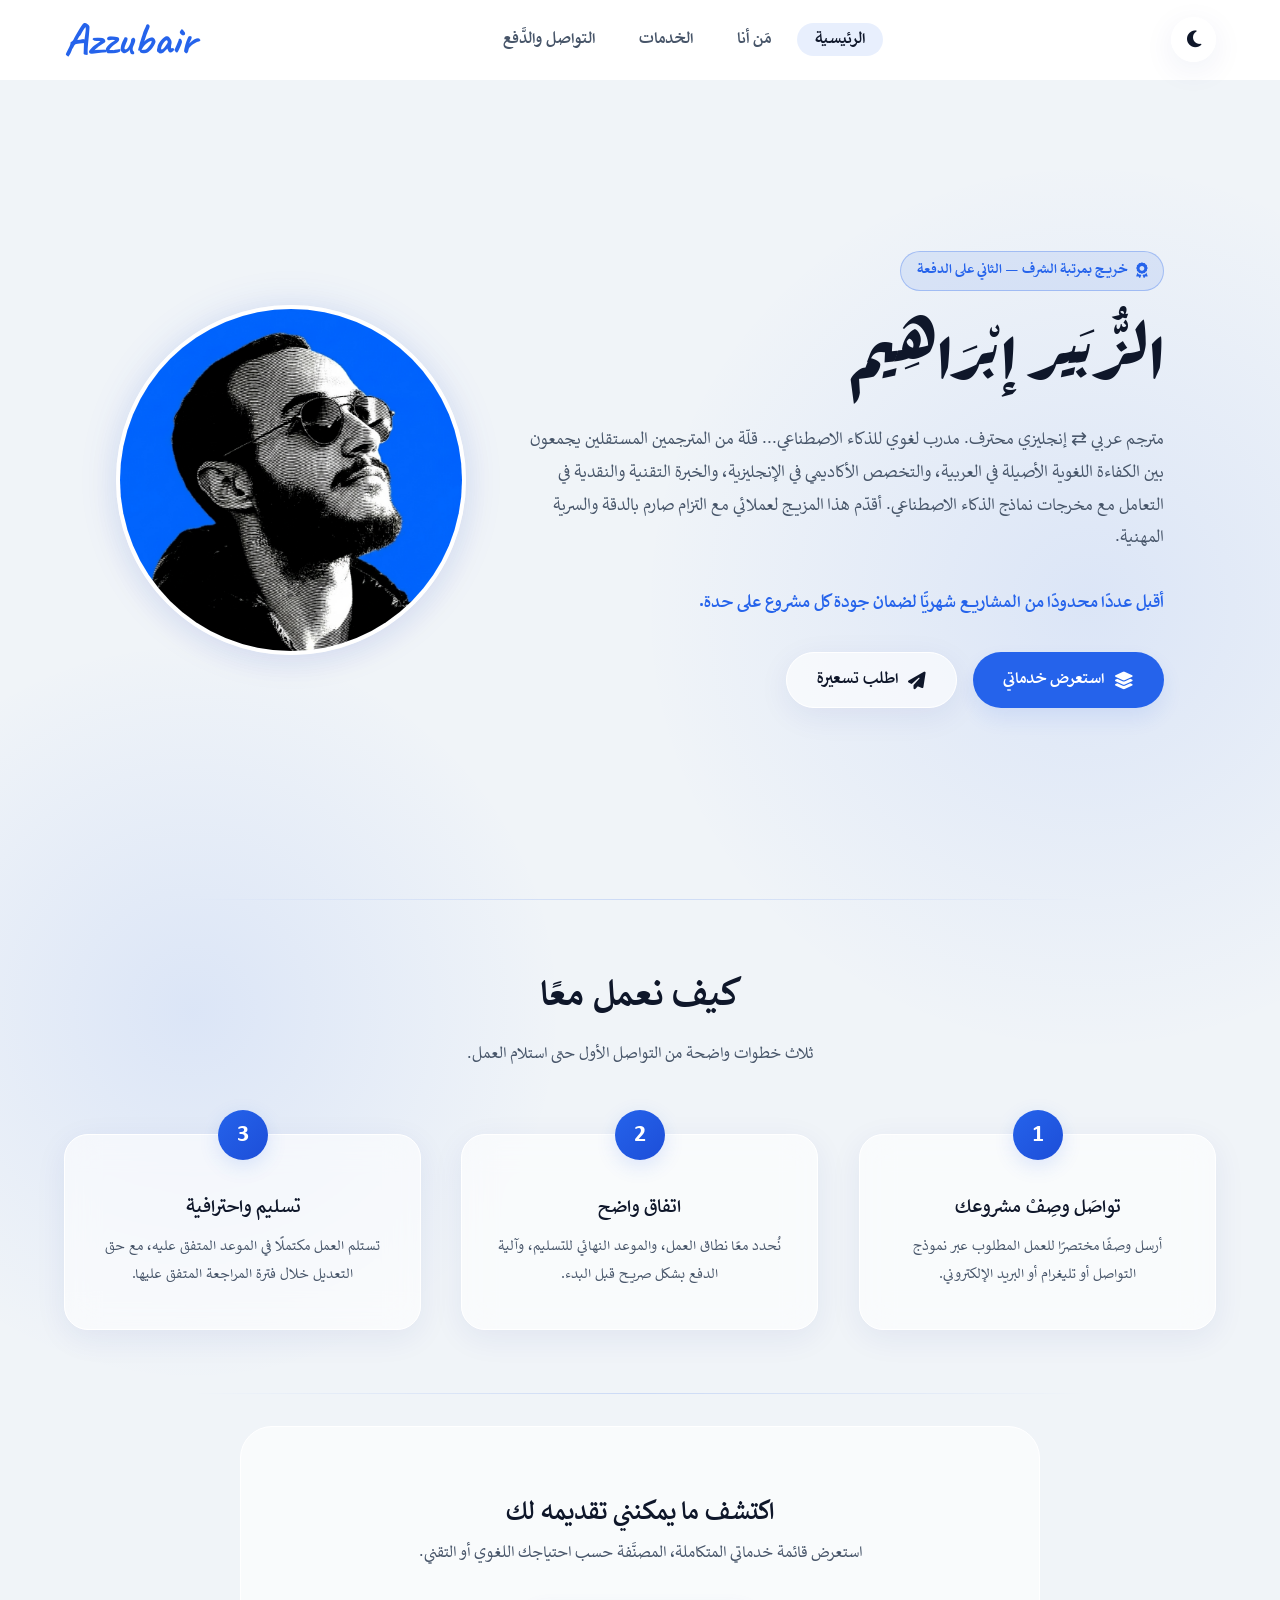
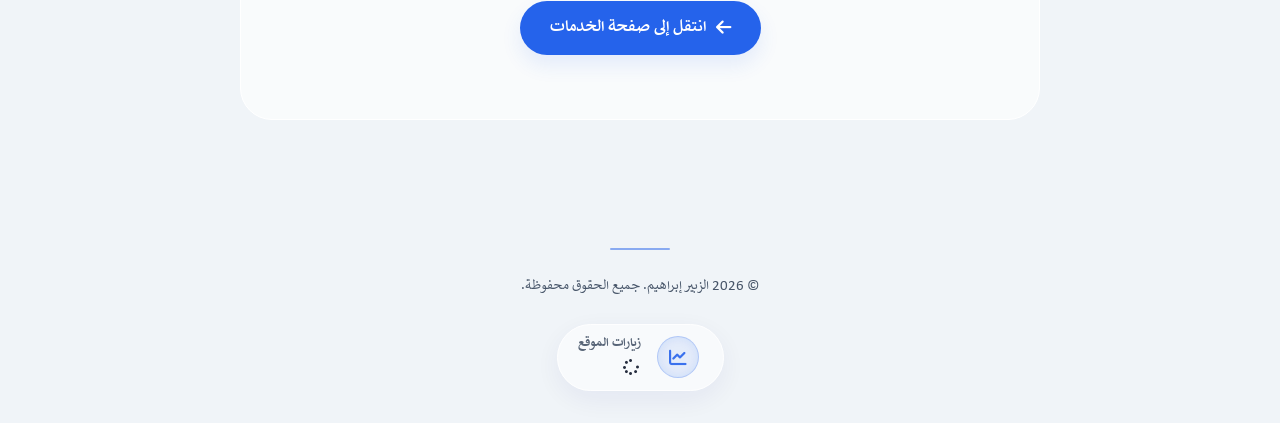
==== index.html @ aef0687c "Update index.html" ====
<!DOCTYPE html>
<html lang="ar" dir="rtl">
<head>
  <meta charset="UTF-8" />
  <meta name="viewport" content="width=device-width, initial-scale=1.0" />
  <title>Azzubair | Freelancer</title>
  
  <meta name="description" content="مترجم عربي ⇄ إنجليزي محترف، مقيّم لغوي للذكاء الاصطناعي، ومُدرِّس لغة إنجليزية — خريج مرتبة الشرف، الثاني على الدفعة، جامعة طبرق. متاح للعمل المستقل عن بُعد." />
  <meta property="og:title" content="الزبير إبراهيم — مترجم ومدرب لغوي للذكاء الاصطناعي" />
  <meta property="og:description" content="مترجم عربي ⇄ إنجليزي محترف، خريج مرتبة الشرف، متاح للعمل المستقل عن بُعد." />
  <meta property="og:image" content="https://azzubairx.github.io/profile.jpg" />
  <meta property="og:type" content="website" />
  <meta property="og:url" content="https://azzubairx.github.io/" />

  <!-- سكربت تسريع المظهر لمنع وميض الشاشة (No-FOUC) -->
  <script>
    const savedTheme = localStorage.getItem('theme');
    const systemPrefersLight = window.matchMedia && window.matchMedia('(prefers-color-scheme: light)').matches;
    const currentTheme = savedTheme ? savedTheme : (systemPrefersLight ? 'light' : 'dark');
    document.documentElement.setAttribute('data-theme', currentTheme);
  </script>

  <script type="application/ld+json">
    {
      "@context": "https://schema.org",
      "@type": "Person",
      "name": "الزبير إبراهيم",
      "jobTitle": "مترجم ومدرب ذكاء اصطناعي",
      "url": "https://azzubairx.github.io",
      "address": {
        "@type": "PostalAddress",
        "addressLocality": "طبرق",
        "addressCountry": "LY"
      }
    }
  </script>

  <!-- Preconnect لتسريع الخطوط -->
  <link rel="preconnect" href="https://fonts.googleapis.com">
  <link rel="preconnect" href="https://fonts.gstatic.com" crossorigin>
  <link rel="stylesheet" href="https://cdnjs.cloudflare.com/ajax/libs/font-awesome/6.5.0/css/all.min.css" />
  <link rel="stylesheet" href="css/style.css" />
</head>
<body>

  <nav id="navbar">
    <div class="container">
      <a href="index.html" class="logo">Azzubair</a>
      <ul class="nav-links" id="navLinks">
        <li><a href="index.html" class="active">الرئيسية</a></li>
        <li><a href="about.html">مَن أنا</a></li>
        <li><a href="services.html">الخدمات</a></li>
        <li><a href="contact.html">التواصل والدَّفع</a></li>
      </ul>
      <div class="nav-controls">
        <button class="theme-toggle" id="themeToggle" aria-label="تبديل الوضع"><i class="fas fa-moon"></i></button>
        <button class="hamburger" id="hamburger" aria-label="القائمة"><i class="fas fa-bars"></i></button>
      </div>
    </div>
  </nav>

  <section id="hero">
    <div class="container hero-wrapper">
      <div class="hero-text reveal">
        <span class="authority-badge"><i class="fas fa-award"></i> خريج بمرتبة الشرف — الثاني على الدفعة</span>
        <h1>الزُّبَير إبْرَاهِيم</h1>
        <p>مترجم عربي ⇄ إنجليزي محترف. مدرب لغوي للذكاء الاصطناعي... قلّة من المترجمين المستقلين يجمعون بين الكفاءة اللغوية الأصيلة في العربية، والتخصص الأكاديمي في الإنجليزية، والخبرة التقنية والنقدية في التعامل مع مخرجات نماذج الذكاء الاصطناعي. أقدّم هذا المزيج لعملائي مع التزام صارم بالدقة والسرية المهنية.</p>
        <p class="scarcity-text">أقبل عددًا محدودًا من المشاريع شهريًّا لضمان جودة كل مشروع على حدة.</p>
        
        <div class="btn-group">
          <a href="services.html" class="btn btn-primary"><i class="fas fa-layer-group"></i> استعرض خدماتي</a>
          <a href="contact.html" class="btn btn-outline"><i class="fas fa-paper-plane"></i> اطلب تسعيرة</a>
        </div>
      </div>
      <div class="hero-image reveal">
        <img src="profile.jpg" alt="الزُّبير إبراهيم" loading="lazy" onerror="this.src='https://placehold.co/400x400/1E293B/3B82F6?text=Z'">
      </div>
    </div>
  </section>

  <section id="how-it-works">
    <div class="container">
      <div class="section-title reveal">
        <h2>كيف نعمل معًا</h2>
        <p>ثلاث خطوات واضحة من التواصل الأول حتى استلام العمل.</p>
      </div>
      <div class="steps-grid">
        <div class="step-card reveal">
          <div class="step-number">1</div>
          <h3>تواصَل وصِفْ مشروعك</h3>
          <p>أرسل وصفًا مختصرًا للعمل المطلوب عبر نموذج التواصل أو تليغرام أو البريد الإلكتروني.</p>
        </div>
        <div class="step-card reveal">
          <div class="step-number">2</div>
          <h3>اتفاق واضح</h3>
          <p>نُحدد معًا نطاق العمل، والموعد النهائي للتسليم، وآلية الدفع بشكل صريح قبل البدء.</p>
        </div>
        <div class="step-card reveal">
          <div class="step-number">3</div>
          <h3>تسليم واحترافية</h3>
          <p>تستلم العمل مكتملًا في الموعد المتفق عليه، مع حق التعديل خلال فترة المراجعة المتفق عليها.</p>
        </div>
      </div>
    </div>
  </section>

  <section style="padding-top: 0;">
    <div class="container">
      <div class="about-cta reveal">
        <h2>اكتشف ما يمكنني تقديمه لك</h2>
        <p style="color: var(--text-muted); margin-bottom: 2rem;">استعرض قائمة خدماتي المتكاملة، المصنَّفة حسب احتياجك اللغوي أو التقني.</p>
        <div class="btn-group" style="justify-content: center;">
          <a href="services.html" class="btn btn-primary"><i class="fas fa-arrow-left"></i> انتقل إلى صفحة الخدمات</a>
        </div>
      </div>
    </div>
  </section>

  <footer>
    <div class="container">
      <p>© 2026 الزبير إبراهيم. جميع الحقوق محفوظة.</p>
      
      <!-- عداد الزيارات الفعلي -->
      <div class="glass-counter-wrapper reveal">
        <div class="glass-counter" title="يتم حساب الزيارات الفريدة لكل جلسة">
          <div class="counter-icon">
            <i class="fas fa-chart-line"></i>
          </div>
          <div class="counter-data">
            <span class="counter-label">زيارات الموقع</span>
            <span class="counter-number" id="visit-count"><i class="fas fa-spinner fa-spin" style="font-size: 1rem;"></i></span>
          </div>
        </div>
      </div>

    </div>
  </footer>

  <script data-goatcounter="https://azzubairx.goatcounter.com/count" async src="//gc.zgo.at/count.js"></script>
  <script data-goatcounter="https://azzubairx.goatcounter.com/count" async src="//gc.zgo.at/count.js"></script>
  <script>
    document.querySelectorAll('.reveal').forEach(el => el.classList.add('hidden'));
    
    const root = document.documentElement;
    const toggle = document.getElementById('themeToggle');
    const icon = toggle.querySelector('i');
    
    // ضبط الأيقونة حسب السمة المحملة
    if (root.getAttribute('data-theme') === 'light') { icon.className = 'fas fa-sun'; } else { icon.className = 'fas fa-moon'; }
    
    toggle.addEventListener('click', () => {
      const isDark = root.getAttribute('data-theme') === 'dark';
      const newTheme = isDark ? 'light' : 'dark';
      root.setAttribute('data-theme', newTheme);
      icon.className = isDark ? 'fas fa-sun' : 'fas fa-moon';
      localStorage.setItem('theme', newTheme);
    });

    window.matchMedia('(prefers-color-scheme: light)').addEventListener('change', (e) => {
      if (!localStorage.getItem('theme')) {
        const newTheme = e.matches ? 'light' : 'dark';
        root.setAttribute('data-theme', newTheme);
        icon.className = e.matches ? 'fas fa-sun' : 'fas fa-moon';
      }
    });

    const hamburger = document.getElementById('hamburger');
    const navLinks = document.getElementById('navLinks');
    const hamburgerIcon = hamburger.querySelector('i');
    hamburger.addEventListener('click', () => { navLinks.classList.toggle('active'); hamburgerIcon.className = navLinks.classList.contains('active') ? 'fas fa-times' : 'fas fa-bars'; });
    document.querySelectorAll('.nav-links a').forEach(link => { link.addEventListener('click', () => { navLinks.classList.remove('active'); hamburgerIcon.className = 'fas fa-bars'; }); });
    
    const revealObserver = new IntersectionObserver((entries, observer) => {
      entries.forEach(entry => { if (entry.isIntersecting) { entry.target.classList.remove('hidden'); entry.target.classList.add('active'); observer.unobserve(entry.target); } });
    }, { threshold: 0.1, rootMargin: "0px 0px -20px 0px" });
    document.querySelectorAll('.reveal').forEach(el => revealObserver.observe(el));
    
    const currentPath = window.location.pathname.split('/').pop();
    document.querySelectorAll('.nav-links a').forEach(link => {
      const href = link.getAttribute('href');
      if ((currentPath === '' && href === 'index.html') || href === currentPath) { link.classList.add('active'); }
    });
  
  <script>
    // === نظام العداد الفعلي (Real Visitor Counter) ===
    async function initVisitorCounter() {
      const counterEl = document.getElementById('visit-count');
      if (!counterEl) return;
      
      const hasVisited = sessionStorage.getItem('azzubair_visited');
      const namespace = 'azzubair-portfolio-2026'; 
      const key = 'visits';
      let url = `https://api.counterapi.dev/v2/azzubair-portfolio-2026/first-counter-4112/up \
  -H "ut_cAuOCVNZ3p95Y0GUMp2vTAywGOST7o8DB2DKak0g"`;
      
      if (!hasVisited) {
        url += '/up'; 
        sessionStorage.setItem('azzubair_visited', 'true');
      }
      
      try {
        const response = await fetch(url);
        const data = await response.json();
        
        let start = Math.max(0, data.count - 40);
        const end = data.count;
        const duration = 1000; 
        const stepTime = Math.abs(Math.floor(duration / 40));
        
        const timer = setInterval(() => {
          start += 1;
          counterEl.innerText = start.toLocaleString('en-US');
          if (start >= end) {
            counterEl.innerText = end.toLocaleString('en-US');
            clearInterval(timer);
          }
        }, stepTime);
        
      } catch (err) {
        console.error("تعذر جلب العداد:", err);
        counterEl.innerHTML = '<span style="font-size:1rem;">نشِط</span>';
      }
    }
    
    // تشغيل العداد
    initVisitorCounter();
  </script>
  <!-- 👆👆 نهاية كود العداد 👆👆 -->
</body>
</html>
---- css/style.css ----
/* ============================================================
   AZZUBAIR IBRAHIM — MULTI-PAGE GLASSMORPHISM PORTFOLIO
   Theme: Tech Blue · Glass Effect · Casa + Rakkas
   ============================================================ */

@import url('https://fonts.googleapis.com/css2?family=Caveat:wght@700&display=swap');
@import url('https://fonts.googleapis.com/css2?family=Rakkas&display=swap');

/* ── تعريف الخط المخصص (Casa) ── */
@font-face {
  font-family: 'Casa';
  src: url('../fonts/Casa.ttf') format('truetype');
  font-weight: normal;
  font-style: normal;
  font-display: swap;
}
@font-face {
  font-family: 'Casa';
  src: url('../fonts/CasaB.ttf') format('truetype');
  font-weight: bold;
  font-style: normal;
  font-display: swap;
}
@font-face {
  font-family: 'Casa';
  src: url('../fonts/CasaI.ttf') format('truetype');
  font-weight: normal;
  font-style: italic;
  font-display: swap;
}

:root {
  /* الوضع الليلي */
  --bg-main: #0B1121;
  --bg-glass: rgba(30, 41, 59, 0.4);
  --bg-nav: rgba(11, 17, 33, 0.95);
  --primary: #3B82F6;
  --primary-hover: #60A5FA;
  --primary-glass: rgba(59, 130, 246, 0.15);
  --text-main: #F8FAFC;
  --text-muted: #94A3B8;
  --border-glass: rgba(255, 255, 255, 0.08);
  --border-primary: rgba(59, 130, 246, 0.3);
  --shadow-glass: 0 8px 32px 0 rgba(0, 0, 0, 0.3);
  
  --space-xs: 0.5rem;
  --space-sm: 1rem;
  --space-md: 1.5rem;
  --space-lg: 2.5rem;
  --space-xl: 4rem;
  --primary-glow: rgba(59, 130, 246, 0.25);
  --shadow-hover: 0 16px 40px 0 rgba(59, 130, 246, 0.18);
}

[data-theme="light"] {
  /* الوضع النهاري */
  --bg-main: #F0F4F8;
  --bg-glass: rgba(255, 255, 255, 0.6);
  --bg-nav: rgba(255, 255, 255, 0.95);
  --primary: #2563EB;
  --primary-hover: #1D4ED8;
  --primary-glass: rgba(37, 99, 235, 0.1);
  --text-main: #0F172A;
  --text-muted: #475569;
  --border-glass: rgba(255, 255, 255, 1);
  --border-primary: rgba(37, 99, 235, 0.3);
  --shadow-glass: 0 8px 32px 0 rgba(31, 38, 135, 0.07);
  
  --primary-glow: rgba(37, 99, 235, 0.15);
  --shadow-hover: 0 16px 40px 0 rgba(37, 99, 235, 0.14);
}

/* ── 1. BASE & RESET ── */
*, *::before, *::after { margin: 0; padding: 0; box-sizing: border-box; }
html { scroll-behavior: smooth; max-width: 100vw; width: 100%; overflow-x: hidden; }

@media (prefers-reduced-motion: reduce) {
  *, *::before, *::after {
    animation-duration: 0.01ms !important; animation-iteration-count: 1 !important;
    transition-duration: 0.01ms !important; scroll-behavior: auto !important;
  }
  .reveal { opacity: 1 !important; transform: none !important; }
}

body {
  font-family: 'Casa', system-ui, -apple-system, sans-serif !important;
  font-size: 1.15rem; 
  background-color: var(--bg-main); color: var(--text-main);
  line-height: 1.7; direction: rtl;
  text-rendering: optimizeLegibility;
  -webkit-font-smoothing: antialiased;
  -moz-osx-font-smoothing: grayscale;
  transition: background-color 0.4s cubic-bezier(0.4, 0, 0.2, 1), color 0.4s cubic-bezier(0.4, 0, 0.2, 1);
  background-image: radial-gradient(circle at 15% 50%, var(--primary-glass), transparent 25%), radial-gradient(circle at 85% 30%, var(--primary-glass), transparent 25%);
  word-wrap: break-word;
}

a, .btn, .logo, .nav-links a { text-decoration: none !important; color: inherit; outline: none; }
ul { list-style: none; }
.container { width: 100%; max-width: 1200px; margin: 0 auto; padding: 0 24px; }

::-webkit-scrollbar { width: 6px; }
::-webkit-scrollbar-track { background: var(--bg-main); }
::-webkit-scrollbar-thumb { background: var(--border-primary); border-radius: 3px; }
::-webkit-scrollbar-thumb:hover { background: var(--primary); }

:focus-visible { outline: 2px solid var(--primary); outline-offset: 3px; border-radius: 4px; }

/* ── 2. NAVBAR ── */
nav {
  position: fixed; top: 0; left: 0; right: 0; background: var(--bg-nav);
  backdrop-filter: blur(16px); -webkit-backdrop-filter: blur(16px);
  border-bottom: 1px solid var(--border-glass); height: 80px; display: flex; align-items: center;
  z-index: 1000; transition: background-color 0.4s ease;
}
nav .container { display: flex; justify-content: space-between; align-items: center; flex-direction: row-reverse; }
.logo { font-family: 'Caveat', cursive !important; font-size: 2.8rem; font-weight: 700; color: var(--primary) !important; direction: ltr; }
.nav-links { display: flex; gap: 0.5rem; align-items: center; }

/* التعديل الجديد للـ Navbar Active/Hover */
.nav-links a { 
  font-weight: bold; font-size: 1.1rem; color: var(--text-muted) !important; 
  transition: all 0.3s ease; padding: 8px 18px; border-radius: 25px;
}
.nav-links a:hover, .nav-links a.active { 
  color: var(--text-main) !important; 
  background-color: var(--primary-glass);
}

.nav-controls { display: flex; align-items: center; gap: 1rem; flex-direction: row-reverse; }
.theme-toggle {
  background: var(--bg-glass); backdrop-filter: blur(10px); border: 1px solid var(--border-glass);
  color: var(--text-main); width: 45px; height: 45px; border-radius: 50%;
  cursor: pointer; display: flex; align-items: center; justify-content: center;
  font-size: 1.2rem; transition: all 0.3s ease; box-shadow: var(--shadow-glass);
}
.theme-toggle:hover { background: var(--primary); color: #fff; border-color: var(--primary); transform: rotate(30deg); }
.hamburger { display: none; background: none; border: none; color: var(--text-main); font-size: 1.8rem; cursor: pointer; }

/* ── 3. HERO SECTION (HOME & PAGES) ── */
#hero { min-height: 100vh; display: flex; align-items: center; padding-top: 120px; padding-bottom: 60px; }
.hero-wrapper { display: flex; align-items: center; justify-content: center; gap: 3rem; width: 100%; }
.hero-text { flex: 1; max-width: 650px; }

/* التعديل الجديد لعناوين الصفحات */
.hero-text h1 { font-family: 'Rakkas', serif !important; font-weight: 400; line-height: 1.2; color: var(--text-main); font-size: clamp(3rem, 6vw, 4.5rem); margin-bottom: 1.5rem; }
.page-hero h1 { font-family: 'Casa', system-ui, -apple-system, sans-serif !important; font-weight: bold !important; line-height: 1.3; font-size: clamp(2.5rem, 5vw, 4rem); color: var(--primary); margin-bottom: 1rem; }

.hero-text p { font-size: 1.2rem; color: var(--text-muted); margin-bottom: 2rem; }
.page-hero { padding-top: 140px; padding-bottom: 40px; text-align: center; }
.page-hero p { font-size: 1.2rem; color: var(--text-muted); max-width: 700px; margin: 0 auto; }

.btn-group { display: flex; gap: 1rem; flex-wrap: wrap; }
.btn {
  padding: 12px 30px; border-radius: 50px; font-size: 1.1rem; font-weight: bold;
  display: inline-flex; align-items: center; gap: 10px; border: none !important; cursor: pointer;
  transition: all 0.3s ease; backdrop-filter: blur(10px);
}
.btn-primary { background: var(--primary); color: #fff !important; box-shadow: 0 10px 20px var(--primary-glass); }
.btn-primary:hover { background: var(--primary-hover); transform: translateY(-3px); box-shadow: 0 15px 25px var(--primary-glass); }
.btn-outline { background: var(--bg-glass); color: var(--text-main) !important; border: 1px solid var(--border-glass) !important; box-shadow: var(--shadow-glass); }
.btn-outline:hover { border-color: var(--primary) !important; color: var(--primary) !important; transform: translateY(-3px); }

.hero-image { display: flex; justify-content: center; min-height: 350px; }
.hero-image img {
  width: 350px !important; height: 350px !important; aspect-ratio: 1 / 1 !important; object-fit: cover !important;
  border-radius: 50% !important; border: 4px solid var(--border-glass); 
  box-shadow: var(--shadow-glass), 0 0 40px var(--primary-glass); transition: all 0.4s ease;
}
.hero-image img:hover { transform: scale(1.02); border-color: var(--primary); }

.authority-badge {
  display: inline-flex; align-items: center; gap: 8px; background: var(--primary-glass); color: var(--primary);
  padding: 6px 16px; border-radius: 50px; font-weight: bold; font-size: 0.95rem; margin-bottom: 1.5rem; border: 1px solid var(--border-primary);
}
.scarcity-text { color: var(--primary) !important; font-weight: bold; margin-bottom: 2rem !important; }

/* ── 4. HOW WE WORK & SERVICES ── */
.steps-grid { display: grid; grid-template-columns: repeat(auto-fit, minmax(250px, 1fr)); gap: var(--space-lg); }
.step-card {
  background: var(--bg-glass); backdrop-filter: blur(16px); border: 1px solid var(--border-glass);
  border-radius: 24px; padding: 2.5rem 2rem; text-align: center; position: relative; box-shadow: var(--shadow-glass); transition: all 0.3s ease;
}
.step-card:hover { transform: translateY(-6px); border-color: var(--border-primary); box-shadow: var(--shadow-hover); }
.step-number {
  width: 50px; height: 50px; color: #fff; border-radius: 50%;
  display: flex; align-items: center; justify-content: center; font-size: 1.5rem; font-weight: bold;
  position: absolute; top: -25px; left: 50%; transform: translateX(-50%);
  background: linear-gradient(135deg, var(--primary), var(--primary-hover)); box-shadow: 0 6px 20px var(--primary-glow);
}
.step-card h3 { color: var(--text-main); margin-top: 1rem; margin-bottom: 0.5rem; font-size: 1.3rem;}
.step-card p { color: var(--text-muted); font-size: 1rem; margin-bottom: 0; }

section { padding: var(--space-xl) 0; position: relative; }
section:not(:last-of-type)::after {
  content: ''; position: absolute; bottom: 0; left: 15%; right: 15%; height: 1px;
  background: linear-gradient(90deg, transparent, var(--border-primary), transparent); opacity: 0.6;
}

.section-title { text-align: center; margin-bottom: 4rem; }
.section-title h2 { font-size: 2.5rem; color: var(--text-main); margin-bottom: 0.5rem; font-weight: bold; }
.section-title p { font-size: 1.1rem; color: var(--text-muted); }
.category-title { font-size: 1.5rem; color: var(--text-main); margin-top: 3rem; margin-bottom: 1.5rem; padding-bottom: 10px; border-bottom: 2px solid var(--primary-glass); display: inline-block; font-weight: bold; }

.services-grid { display: grid; grid-template-columns: repeat(auto-fill, minmax(280px, 1fr)); gap: 2rem; align-items: stretch; }
.service-card {
  background: var(--bg-glass); backdrop-filter: blur(16px); border: 1px solid var(--border-glass);
  border-radius: 28px; padding: 2.5rem 2rem; display: flex; flex-direction: column; box-shadow: var(--shadow-glass); transition: all 0.3s ease; height: 100%;
}
.service-card:hover { transform: translateY(-8px); border-color: var(--border-primary); }

.service-icon {
  width: 70px; height: 70px; background: var(--primary-glass); color: var(--primary); border-radius: 50%;
  display: flex; align-items: center; justify-content: center; font-size: 1.8rem; margin-bottom: 1.5rem; flex-shrink: 0;
  border: 1px solid var(--border-primary); transition: all 0.3s ease;
}
.service-card:hover .service-icon { background: var(--primary); color: #fff; transform: scale(1.08); }

.service-content { display: flex; flex-direction: column; flex-grow: 1; }
.service-content h3 { font-size: 1.3rem; color: var(--text-main); margin-bottom: 0.8rem; font-weight: bold; }
.service-content p { font-size: 1rem; color: var(--text-muted); flex-grow: 1; margin-bottom: 10px; }
.why-me {
  display: block; margin-top: auto; padding-top: 1rem; opacity: 0.9; color: var(--primary);
  border-top: 1px solid var(--border-primary); font-size: 0.95rem; font-weight: bold;
}

/* ── 5. PAYMENTS & TERMS ── */
.payments-grid { display: grid; grid-template-columns: repeat(auto-fit, minmax(240px, 1fr)); gap: 2rem; }
.payment-card {
  background: var(--bg-glass); backdrop-filter: blur(14px); -webkit-backdrop-filter: blur(14px);
  border: 1px solid var(--border-glass); border-radius: 16px; padding: 2rem;
  display: flex; flex-direction: column; align-items: center; justify-content: center; gap: 1.5rem;
  box-shadow: var(--shadow-glass); transition: all 0.3s ease;
}
.payment-card:hover { transform: translateY(-5px); border-color: var(--primary); }
.pay-logo-wrapper { height: 60px; width: 100%; display: flex; justify-content: center; align-items: center; }
.pay-logo { max-height: 100%; max-width: 100%; object-fit: contain; }
.payment-card span { font-weight: bold; font-size: 1.1rem; color: var(--text-main); text-align: center; }
.cash-icon { font-size: 3rem; color: #10B981; }

.terms-grid { display: grid; grid-template-columns: repeat(auto-fit, minmax(280px, 1fr)); gap: 2rem; }
.term-card {
  background: var(--bg-glass); backdrop-filter: blur(16px); border: 1px solid var(--border-glass);
  border-radius: 24px; padding: 2rem; display: flex; align-items: flex-start; gap: 1.5rem;
  box-shadow: var(--shadow-glass); transition: all 0.3s ease;
}
.term-card:hover { transform: translateY(-5px); border-color: var(--primary); }
.term-icon { font-size: 2rem; color: var(--primary); flex-shrink: 0; margin-top: 5px; }
.term-content h3 { font-size: 1.25rem; color: var(--text-main); margin-bottom: 0.5rem; font-weight: bold; }
.term-content p { font-size: 1rem; color: var(--text-muted); }

/* ── 6. CONTACT & FORM ── */
.contact-box {
  background: var(--bg-glass); backdrop-filter: blur(20px); border: 1px solid var(--border-glass);
  border-radius: 32px; padding: 4rem 2rem; text-align: center; box-shadow: var(--shadow-glass);
  max-width: 900px; margin: 0 auto;
}
.contact-form { max-width: 600px; margin: 0 auto 2rem auto; display: flex; flex-direction: column; gap: 1rem; text-align: right; }
.form-group { display: flex; gap: 1rem; }
.contact-form label { font-size: 0.95rem; color: var(--text-muted); font-weight: bold; width: 100%; }
.contact-form input, .contact-form textarea {
  width: 100%; background: var(--bg-main); border: 1px solid var(--border-glass); padding: 12px 20px;
  border-radius: 12px; color: var(--text-main); font-family: inherit; font-size: 1rem; transition: all 0.3s ease;
  margin-top: 5px;
}
.contact-form input:focus, .contact-form textarea:focus { outline: none; border-color: var(--primary); box-shadow: 0 0 0 3px var(--primary-glass); }

.form-submit { 
  width: 100%; justify-content: center; border-radius: 50px !important; 
  padding: 15px; font-size: 1.15rem; margin-top: 10px; letter-spacing: 0.5px;
}

.divider { display: flex; align-items: center; text-align: center; color: var(--text-muted); margin: 2rem 0; }
.divider::before, .divider::after { content: ''; flex: 1; border-bottom: 1px solid var(--border-glass); }
.divider span { padding: 0 10px; font-size: 0.95rem; }

.contact-links { display: flex; justify-content: center; flex-wrap: wrap; gap: 1.5rem; }
.contact-item {
  background: var(--bg-main); border: 1px solid var(--border-glass) !important;
  padding: 1rem 2rem; border-radius: 50px; font-weight: bold; font-size: 1.1rem; color: var(--text-main) !important;
  display: flex; align-items: center; gap: 10px; transition: all 0.3s ease;
}
.contact-item:hover { background: var(--primary); color: #fff !important; border-color: var(--primary) !important; transform: translateY(-3px); }
.contact-links div.contact-item { padding: 0.4rem 1rem; font-size: 0.9rem; width: fit-content; height: fit-content; align-self: center; opacity: 0.85; }

/* ── 7. ABOUT PAGE STYLES ── */
.about-card {
  background: var(--bg-glass); backdrop-filter: blur(16px); border: 1px solid var(--border-glass);
  border-radius: 28px; padding: 3rem; box-shadow: var(--shadow-glass); margin-bottom: 2rem;
}
.about-card-wrapper { display: flex; align-items: center; gap: 3rem; }
.about-text-content { flex: 1; }
.about-image-content { flex-shrink: 0; display: flex; justify-content: center; }
.about-profile-img {
  width: 280px !important; height: 280px !important; aspect-ratio: 1 / 1 !important; object-fit: cover !important;
  border-radius: 50% !important; border: 4px solid var(--border-glass); box-shadow: var(--shadow-glass), 0 0 30px var(--primary-glass);
}
.personal-voice {
  font-size: 1.2rem; color: var(--text-main); font-style: italic; margin: 1.5rem 0;
  line-height: 1.8; border-right: 4px solid var(--primary); padding-right: 15px;
  background: var(--primary-glass); padding: 15px 20px 15px 15px; border-radius: 12px;
}
.page-nav { display: flex; justify-content: center; flex-wrap: wrap; gap: 10px; margin-bottom: 3rem; }
.page-nav a {
  background: var(--bg-glass); border: 1px solid var(--border-glass) !important; padding: 8px 20px;
  border-radius: 50px; font-size: 0.95rem; font-weight: bold; color: var(--text-main) !important; transition: all 0.3s ease;
}
.page-nav a:hover { background: var(--primary); color: #fff !important; border-color: var(--primary) !important; transform: translateY(-2px); }

/* التصميم الجديد لبحث التخرج */
.research-highlight {
  background: linear-gradient(135deg, var(--bg-glass) 0%, var(--primary-glass) 100%);
  backdrop-filter: blur(20px); border: 1px solid var(--border-primary); border-right: 4px solid var(--primary);
  border-radius: 24px; padding: 3rem 4rem 3rem 2.5rem; margin-bottom: 4rem; box-shadow: 0 10px 30px rgba(0,0,0,0.1); position: relative; overflow: hidden;
}
.research-highlight::before {
  content: ''; position: absolute; top: -50px; right: -50px; width: 200px; height: 200px; background: var(--primary); filter: blur(100px); opacity: 0.2; z-index: 0;
}
.research-highlight > * { position: relative; z-index: 1; }
.research-highlight i.fa-quote-right {
  position: absolute; top: 20px; right: 20px; font-size: 6rem; color: var(--primary); opacity: 0.1; transform: rotate(10deg);
}
.research-highlight h3 { font-size: 1.5rem; color: var(--text-main); margin-bottom: 15px; font-weight: bold; }
.research-highlight p { color: var(--text-muted); font-size: 1.05rem; line-height: 1.8; }
.research-highlight ul { color: var(--text-muted); padding-right: 30px; line-height: 1.8; font-size: 1.05rem; margin-top: 15px; }
.research-highlight ul li { margin-bottom: 10px; position: relative; }
.research-highlight ul li::marker { color: var(--primary); font-weight: bold; }
.research-conclusion { margin-top: 25px; padding-top: 20px; border-top: 1px dashed var(--border-primary); font-weight: bold; color: var(--primary); font-size: 1.1rem; }

.subsection-title { font-size: 1.8rem; color: var(--text-main); margin-bottom: 2rem; text-align: center; font-weight: bold; }

.resume-grid { display: grid; grid-template-columns: repeat(auto-fit, minmax(280px, 1fr)); gap: 3rem; }
.resume-header { display: flex; align-items: center; gap: 15px; margin-bottom: 2rem; color: var(--primary); }
.resume-header h3 { font-size: 1.6rem; color: var(--text-main); font-weight: bold; }
.resume-header i { font-size: 2rem; }

.timeline { border-right: 3px solid var(--border-primary); padding-right: 20px; }
.timeline-item { position: relative; margin-bottom: 2.5rem; }
.timeline-item::before {
  content: ''; position: absolute; top: 8px; right: -29px; width: 15px; height: 15px;
  background: var(--bg-main); border: 3px solid var(--primary); border-radius: 50%;
  transition: background 0.3s ease;
}
.timeline-item:hover::before { background: var(--primary); }
.timeline-item h4 { font-size: 1.3rem; color: var(--text-main); margin-bottom: 5px; font-weight: bold;}
.timeline-date {
  display: inline-block; background: var(--bg-glass); padding: 4px 12px; border-radius: 20px;
  font-size: 0.95rem; color: var(--primary); margin-bottom: 10px; border: 1px solid var(--border-glass);
}
.timeline-item p { color: var(--text-muted); font-size: 1rem; line-height: 1.6; }

/* التصميم الجديد للجوائز والشهادات (Cards) */
.awards-container { display: flex; flex-direction: column; gap: 12px; margin-top: 15px; }
.award-card {
  background: var(--bg-glass); border: 1px solid var(--border-glass); padding: 14px 18px; border-radius: 16px;
  display: flex; align-items: center; gap: 15px; box-shadow: var(--shadow-glass); transition: all 0.3s ease; backdrop-filter: blur(10px);
}
.award-card:hover { transform: translateX(-5px); border-color: var(--primary); box-shadow: var(--shadow-hover); }
.award-icon {
  background: var(--primary-glass); color: var(--primary); width: 45px; height: 45px; border-radius: 50%;
  display: flex; align-items: center; justify-content: center; font-size: 1.3rem; flex-shrink: 0; border: 1px solid var(--border-primary);
}
.award-text { font-size: 0.95rem; color: var(--text-muted); line-height: 1.5; }
.award-text strong { color: var(--text-main); display: block; font-size: 1.05rem; margin-bottom: 2px; }

/* قسم اللغات */
.lang-container { display: flex; flex-wrap: wrap; gap: 12px; margin-top: 10px; }
.lang-tag {
  background: var(--bg-glass); border: 1px solid var(--border-glass); color: var(--text-main);
  padding: 8px 18px; border-radius: 50px; font-size: 1rem; display: inline-flex; align-items: center; gap: 8px; box-shadow: var(--shadow-glass);
}
.lang-tag strong { color: var(--primary); }

.competency-tags { display: flex; flex-direction: column; gap: 10px; margin-top: 15px; }
.comp-tag {
  background: var(--bg-main); border: 1px solid var(--border-glass); color: var(--text-muted);
  padding: 10px 14px; border-radius: 12px; font-size: 0.95rem; line-height: 1.5; transition: all 0.3s ease; display: block;
}
.comp-tag:hover { border-color: var(--primary); color: var(--text-main); transform: translateX(-5px); }
.hidden-tag { display: none; }
.competency-tags.expanded .hidden-tag { display: block; animation: fadeIn 0.4s ease; }
.expand-tags-btn {
  background: transparent; border: none; color: var(--primary); font-family: inherit;
  font-size: 0.95rem; font-weight: bold; cursor: pointer; display: inline-flex;
  align-items: center; gap: 8px; margin-top: 8px; padding: 5px 10px; border-radius: 8px; transition: all 0.3s ease;
}
.expand-tags-btn:hover { background: var(--primary-glass); }
.expand-tags-btn.active i { transform: rotate(180deg); }
@keyframes fadeIn { from { opacity: 0; transform: translateY(-10px); } to { opacity: 1; transform: translateY(0); } }

.about-cta { text-align: center; padding: 4rem 2rem; background: var(--bg-glass); border-radius: 32px; border: 1px solid var(--border-glass); margin: 2rem auto; max-width: 800px; }

/* ── 8. FOOTER & ANIMATIONS ── */
footer::before {
  content: ''; display: block; width: 60px; height: 2px;
  background: var(--primary); margin: 0 auto 1.5rem; border-radius: 2px; opacity: 0.5;
}
footer { text-align: center; padding: 2rem; color: var(--text-muted); position: relative; font-size: 0.93rem; }
.reveal { transition: opacity 0.8s ease-out, transform 0.8s ease-out; will-change: opacity, transform; }
.reveal.hidden { opacity: 0; transform: translateY(30px); }
.reveal.active { opacity: 1; transform: translateY(0); }

/* ── 9. RESPONSIVE ── */
@media (max-width: 992px) {
  .hero-wrapper { flex-direction: column-reverse; text-align: center; }
  .btn-group { justify-content: center; }
  .hero-image img { width: 300px !important; height: 300px !important; }
}
@media (max-width: 768px) {
  body { background-attachment: scroll; background-image: radial-gradient(circle at 50% 20%, var(--primary-glass), transparent 40%); }
  .hamburger { display: block; }
  .nav-links {
    position: fixed; top: 80px; left: 0; right: 0;
    background: var(--bg-nav); backdrop-filter: blur(20px); border-bottom: 1px solid var(--border-glass);
    flex-direction: column; padding: 2rem; gap: 1.5rem; align-items: stretch;
    clip-path: circle(0% at top right); transition: clip-path 0.4s ease-in-out;
  }
  .nav-links.active { clip-path: circle(150% at top right); }
  .nav-links a { font-size: 1.2rem; display: block; text-align: center; }
  .form-group { flex-direction: column; }
  .contact-item { width: 100%; justify-content: center; }
  .terms-grid { grid-template-columns: 1fr; }
  .term-card { flex-direction: column; align-items: center; text-align: center; }
  .term-icon { margin-top: 0; margin-bottom: 1rem; }
  .about-card { padding: 1.5rem; }
  .about-card-wrapper { flex-direction: column-reverse; text-align: center; gap: 2rem;}
  .personal-voice { text-align: right; font-size: 1.1rem; }
  .about-profile-img { width: 220px !important; height: 220px !important; margin: 0 auto; }
  .research-highlight { padding: 2rem 1.5rem 2rem 1.5rem; margin: 2rem 0; }
  .resume-grid { grid-template-columns: 1fr; gap: 2rem; }
}
@media (max-width: 480px) {
  .container { padding: 0 16px; }
  .btn { padding: 11px 22px; font-size: 1.05rem; }
  .section-title h2 { font-size: 1.8rem; }
  .contact-box { padding: 2rem 1rem; }
}

/* ── 10. VISITOR COUNTER (GLASSMORPHISM) ── */
.glass-counter-wrapper {
  display: flex;
  justify-content: center;
  margin-top: 25px;
  opacity: 0.9;
}
.glass-counter {
  display: inline-flex;
  align-items: center;
  gap: 16px;
  background: var(--bg-glass);
  backdrop-filter: blur(16px);
  -webkit-backdrop-filter: blur(16px);
  border: 1px solid var(--border-glass);
  padding: 10px 24px 10px 20px;
  border-radius: 50px;
  box-shadow: var(--shadow-glass);
  transition: all 0.4s ease;
  text-decoration: none;
}
.glass-counter:hover {
  transform: translateY(-4px);
  border-color: var(--primary);
  box-shadow: 0 10px 30px var(--primary-glass);
  opacity: 1;
}
.counter-icon {
  width: 42px;
  height: 42px;
  background: var(--primary-glass);
  color: var(--primary);
  border-radius: 50%;
  display: flex;
  align-items: center;
  justify-content: center;
  font-size: 1.1rem;
  border: 1px solid var(--border-primary);
  box-shadow: inset 0 0 10px var(--primary-glow);
}
.counter-data {
  display: flex;
  flex-direction: column;
  text-align: right;
  line-height: 1.3;
}
.counter-label {
  font-size: 0.85rem;
  color: var(--text-muted);
  font-weight: bold;
}
.counter-number {
  font-size: 1.3rem;
  color: var(--text-main);
  font-weight: bold;
  font-family: system-ui, -apple-system, sans-serif;
  letter-spacing: 1.5px;
  direction: ltr; /* لضمان ظهور الرقم بشكل صحيح مع الفواصل */
}
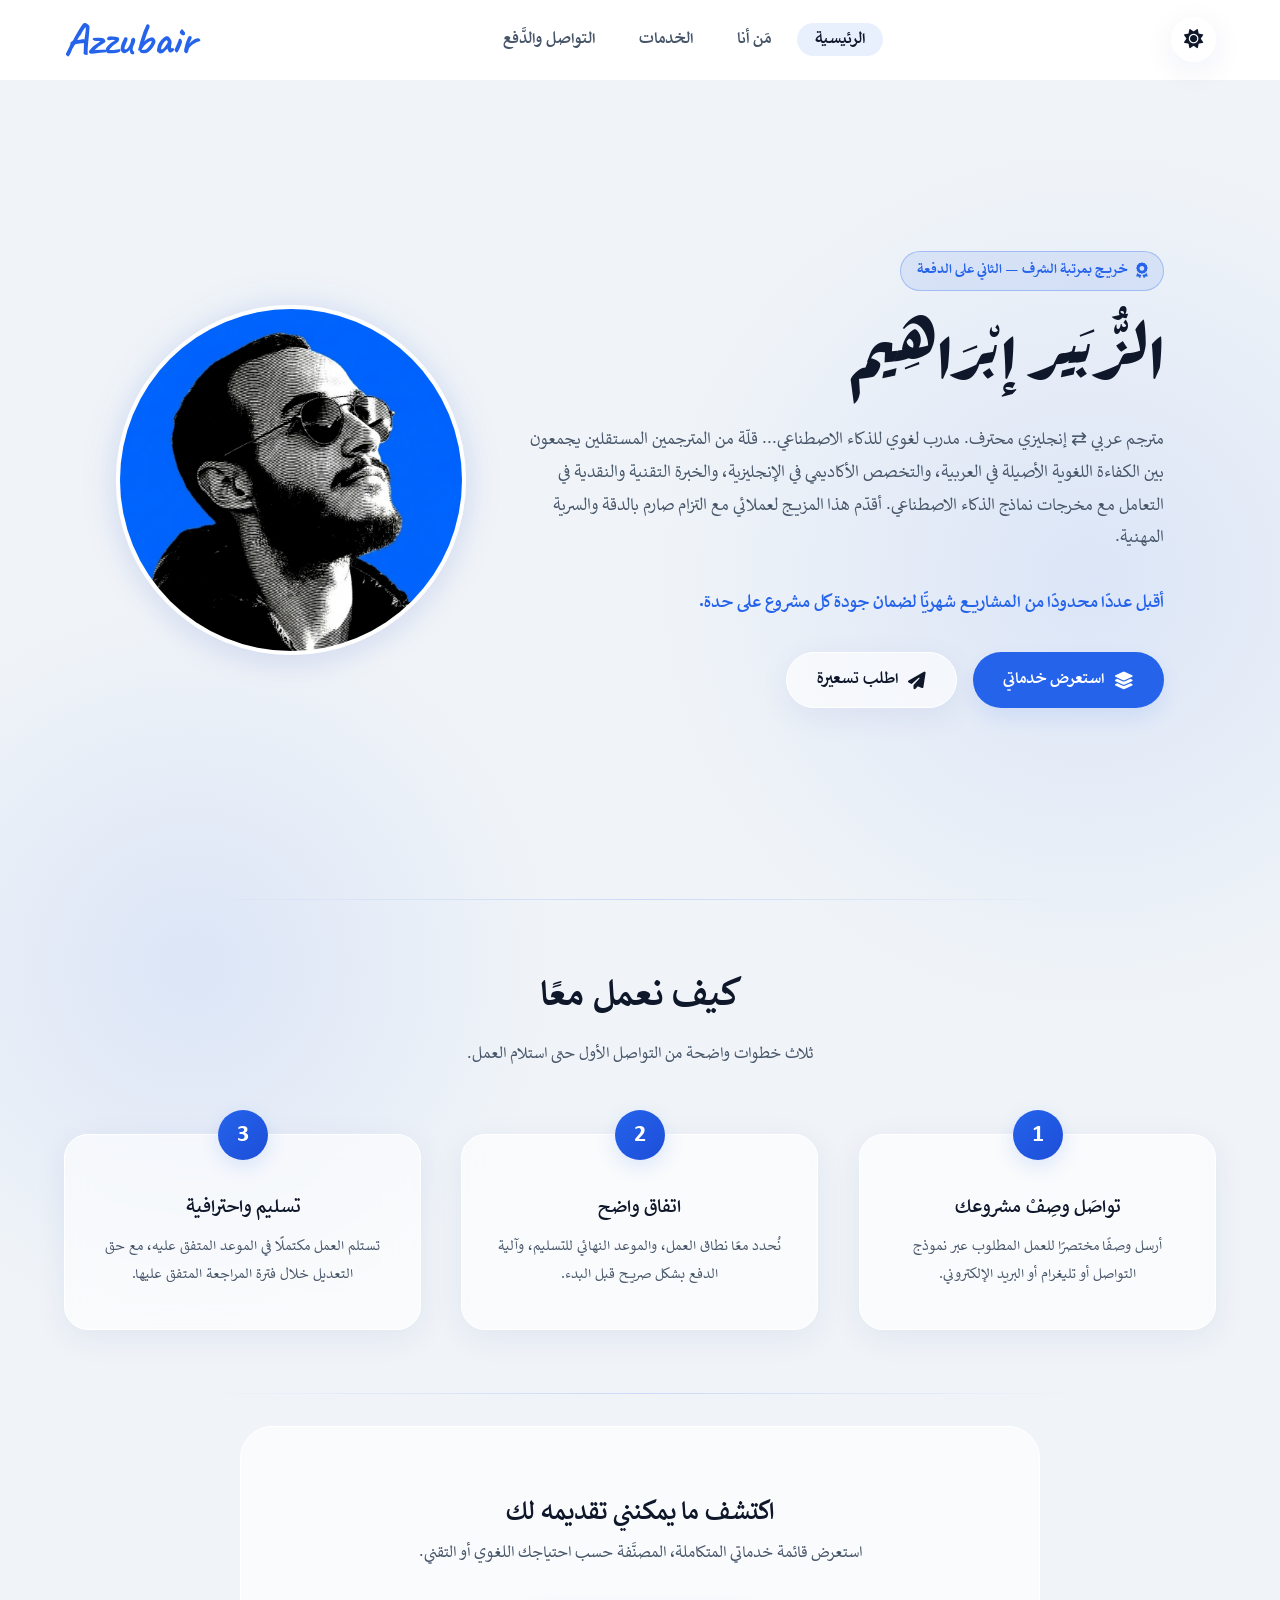
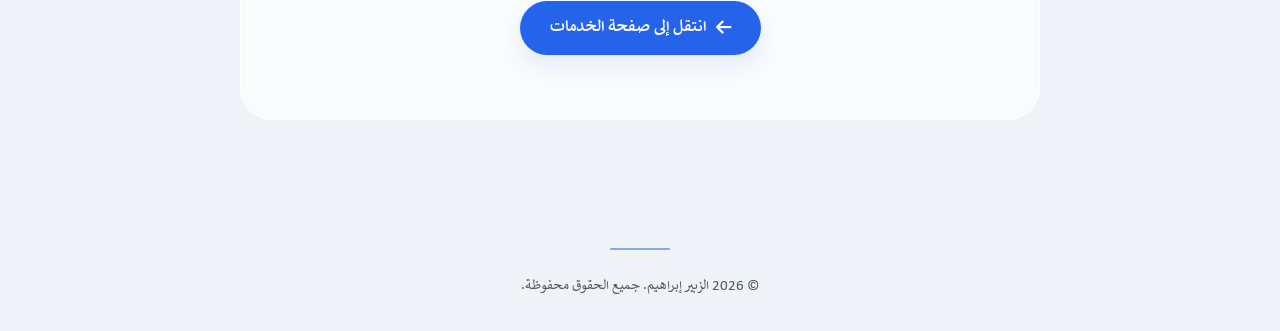
==== commit ead4b0be: "Update index.html" ====
--- a/index.html
+++ b/index.html
@@ -119,21 +119,7 @@
   <footer>
     <div class="container">
       <p>© 2026 الزبير إبراهيم. جميع الحقوق محفوظة.</p>
-      
-      <!-- عداد الزيارات الفعلي -->
-      <div class="glass-counter-wrapper reveal">
-        <div class="glass-counter" title="يتم حساب الزيارات الفريدة لكل جلسة">
-          <div class="counter-icon">
-            <i class="fas fa-chart-line"></i>
-          </div>
-          <div class="counter-data">
-            <span class="counter-label">زيارات الموقع</span>
-            <span class="counter-number" id="visit-count"><i class="fas fa-spinner fa-spin" style="font-size: 1rem;"></i></span>
-          </div>
-        </div>
-      </div>
 
-    </div>
   </footer>
 
   <script data-goatcounter="https://azzubairx.goatcounter.com/count" async src="//gc.zgo.at/count.js"></script>
@@ -180,51 +166,6 @@
       const href = link.getAttribute('href');
       if ((currentPath === '' && href === 'index.html') || href === currentPath) { link.classList.add('active'); }
     });
-  
-  <script>
-    // === نظام العداد الفعلي (Real Visitor Counter) ===
-    async function initVisitorCounter() {
-      const counterEl = document.getElementById('visit-count');
-      if (!counterEl) return;
-      
-      const hasVisited = sessionStorage.getItem('azzubair_visited');
-      const namespace = 'azzubair-portfolio-2026'; 
-      const key = 'visits';
-      let url = `https://api.counterapi.dev/v2/azzubair-portfolio-2026/first-counter-4112/up \
-  -H "ut_cAuOCVNZ3p95Y0GUMp2vTAywGOST7o8DB2DKak0g"`;
-      
-      if (!hasVisited) {
-        url += '/up'; 
-        sessionStorage.setItem('azzubair_visited', 'true');
-      }
-      
-      try {
-        const response = await fetch(url);
-        const data = await response.json();
-        
-        let start = Math.max(0, data.count - 40);
-        const end = data.count;
-        const duration = 1000; 
-        const stepTime = Math.abs(Math.floor(duration / 40));
-        
-        const timer = setInterval(() => {
-          start += 1;
-          counterEl.innerText = start.toLocaleString('en-US');
-          if (start >= end) {
-            counterEl.innerText = end.toLocaleString('en-US');
-            clearInterval(timer);
-          }
-        }, stepTime);
-        
-      } catch (err) {
-        console.error("تعذر جلب العداد:", err);
-        counterEl.innerHTML = '<span style="font-size:1rem;">نشِط</span>';
-      }
-    }
-    
-    // تشغيل العداد
-    initVisitorCounter();
   </script>
-  <!-- 👆👆 نهاية كود العداد 👆👆 -->
 </body>
 </html>
--- a/css/style.css
+++ b/css/style.css
@@ -434,64 +434,4 @@
   .btn { padding: 11px 22px; font-size: 1.05rem; }
   .section-title h2 { font-size: 1.8rem; }
   .contact-box { padding: 2rem 1rem; }
-}
-
-/* ── 10. VISITOR COUNTER (GLASSMORPHISM) ── */
-.glass-counter-wrapper {
-  display: flex;
-  justify-content: center;
-  margin-top: 25px;
-  opacity: 0.9;
-}
-.glass-counter {
-  display: inline-flex;
-  align-items: center;
-  gap: 16px;
-  background: var(--bg-glass);
-  backdrop-filter: blur(16px);
-  -webkit-backdrop-filter: blur(16px);
-  border: 1px solid var(--border-glass);
-  padding: 10px 24px 10px 20px;
-  border-radius: 50px;
-  box-shadow: var(--shadow-glass);
-  transition: all 0.4s ease;
-  text-decoration: none;
-}
-.glass-counter:hover {
-  transform: translateY(-4px);
-  border-color: var(--primary);
-  box-shadow: 0 10px 30px var(--primary-glass);
-  opacity: 1;
-}
-.counter-icon {
-  width: 42px;
-  height: 42px;
-  background: var(--primary-glass);
-  color: var(--primary);
-  border-radius: 50%;
-  display: flex;
-  align-items: center;
-  justify-content: center;
-  font-size: 1.1rem;
-  border: 1px solid var(--border-primary);
-  box-shadow: inset 0 0 10px var(--primary-glow);
-}
-.counter-data {
-  display: flex;
-  flex-direction: column;
-  text-align: right;
-  line-height: 1.3;
-}
-.counter-label {
-  font-size: 0.85rem;
-  color: var(--text-muted);
-  font-weight: bold;
-}
-.counter-number {
-  font-size: 1.3rem;
-  color: var(--text-main);
-  font-weight: bold;
-  font-family: system-ui, -apple-system, sans-serif;
-  letter-spacing: 1.5px;
-  direction: ltr; /* لضمان ظهور الرقم بشكل صحيح مع الفواصل */
 }
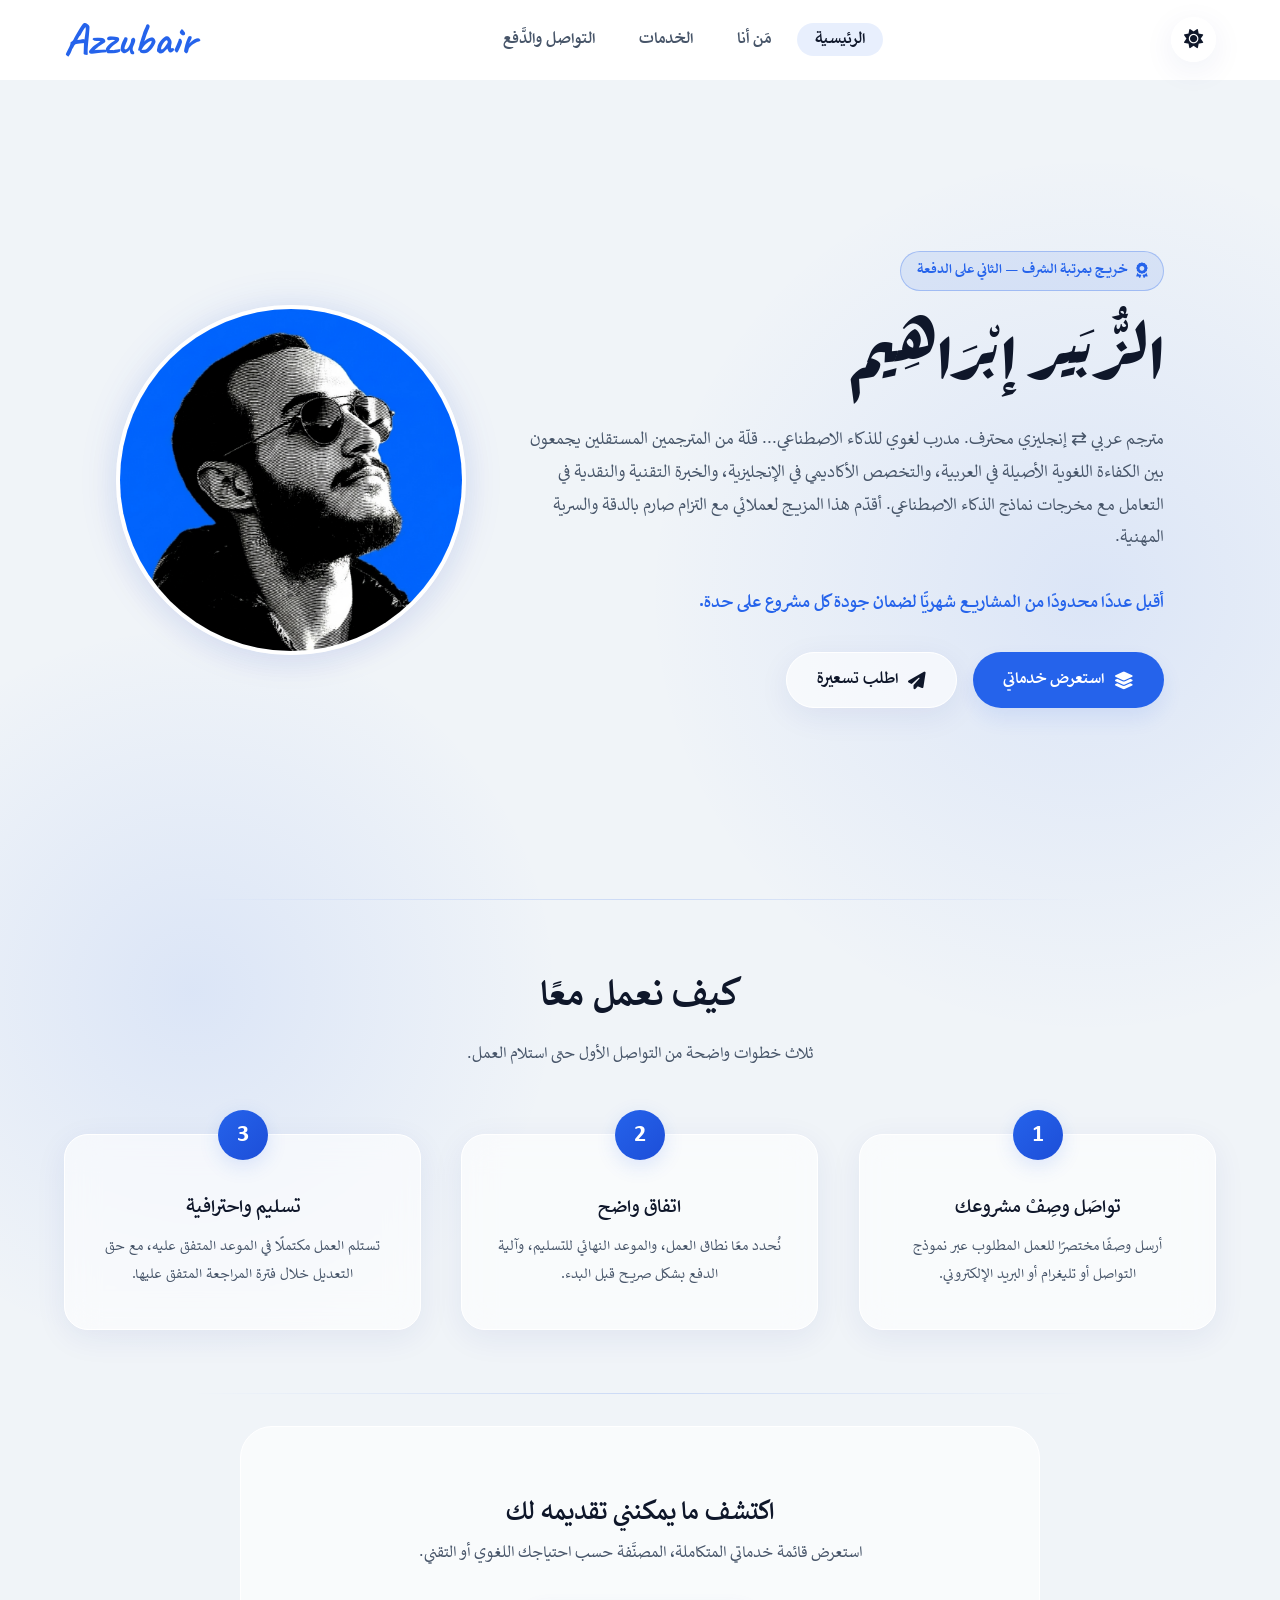
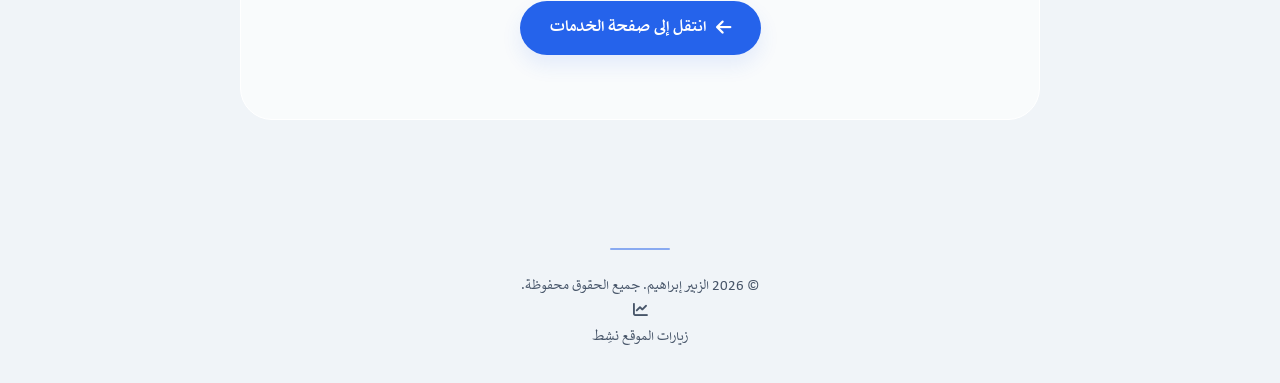
==== commit b71820ae: "Update index.html" ====
--- a/index.html
+++ b/index.html
@@ -119,7 +119,22 @@
   <footer>
     <div class="container">
       <p>© 2026 الزبير إبراهيم. جميع الحقوق محفوظة.</p>
-
+      
+      <!-- عداد الزيارات الخاص بـ GoatCounter -->
+      <div class="glass-counter-wrapper reveal">
+        <!-- قمت بجعله قابلاً للنقر ليأخذك مباشرة إلى الإحصائيات -->
+        <a href="https://azzubairx.goatcounter.com" target="_blank" class="glass-counter" title="إجمالي الزيارات">
+          <div class="counter-icon">
+            <i class="fas fa-chart-line"></i>
+          </div>
+          <div class="counter-data">
+            <span class="counter-label">زيارات الموقع</span>
+            <span class="counter-number" id="visit-count"><i class="fas fa-spinner fa-spin" style="font-size: 1rem;"></i></span>
+          </div>
+        </a>
+      </div>
+
+    </div>
   </footer>
 
   <script data-goatcounter="https://azzubairx.goatcounter.com/count" async src="//gc.zgo.at/count.js"></script>
@@ -167,5 +182,45 @@
       if ((currentPath === '' && href === 'index.html') || href === currentPath) { link.classList.add('active'); }
     });
   </script>
+
+<!-- سكربت العداد المباشر من GoatCounter -->
+  <script>
+    async function initGoatCounter() {
+      const counterEl = document.getElementById('visit-count');
+      if (!counterEl) return;
+      
+      try {
+        // جلب إجمالي الزيارات من حسابك عبر مسار TOTAL الذي يوفره GoatCounter
+        const response = await fetch('https://azzubairx.goatcounter.com/counter/TOTAL.json');
+        if (!response.ok) throw new Error('لا يمكن الوصول للعداد');
+        
+        const data = await response.json();
+        
+        // الأداة ترجع الرقم مع فواصل (مثال: "1,234")، لذا نُزيل الفواصل لنتمكن من تحريك الرقم برمجياً
+        const endCount = parseInt(data.count.replace(/,/g, ''), 10);
+        
+        // تأثير حركي لتصاعد الرقم بنعومة
+        let start = Math.max(0, endCount - 40);
+        const duration = 1000; 
+        const stepTime = Math.abs(Math.floor(duration / 40));
+        
+        const timer = setInterval(() => {
+          start += 1;
+          counterEl.innerText = start.toLocaleString('en-US');
+          if (start >= endCount) {
+            counterEl.innerText = data.count; // وضع الرقم النهائي الصحيح والمنسق
+            clearInterval(timer);
+          }
+        }, stepTime);
+        
+      } catch (err) {
+        console.error("تعذر جلب عداد GoatCounter:", err);
+        counterEl.innerHTML = '<span style="font-size:1rem;">نشِط</span>';
+      }
+    }
+    
+    // تشغيل العداد فور تحميل الصفحة
+    initGoatCounter();
+  </script>
 </body>
 </html>
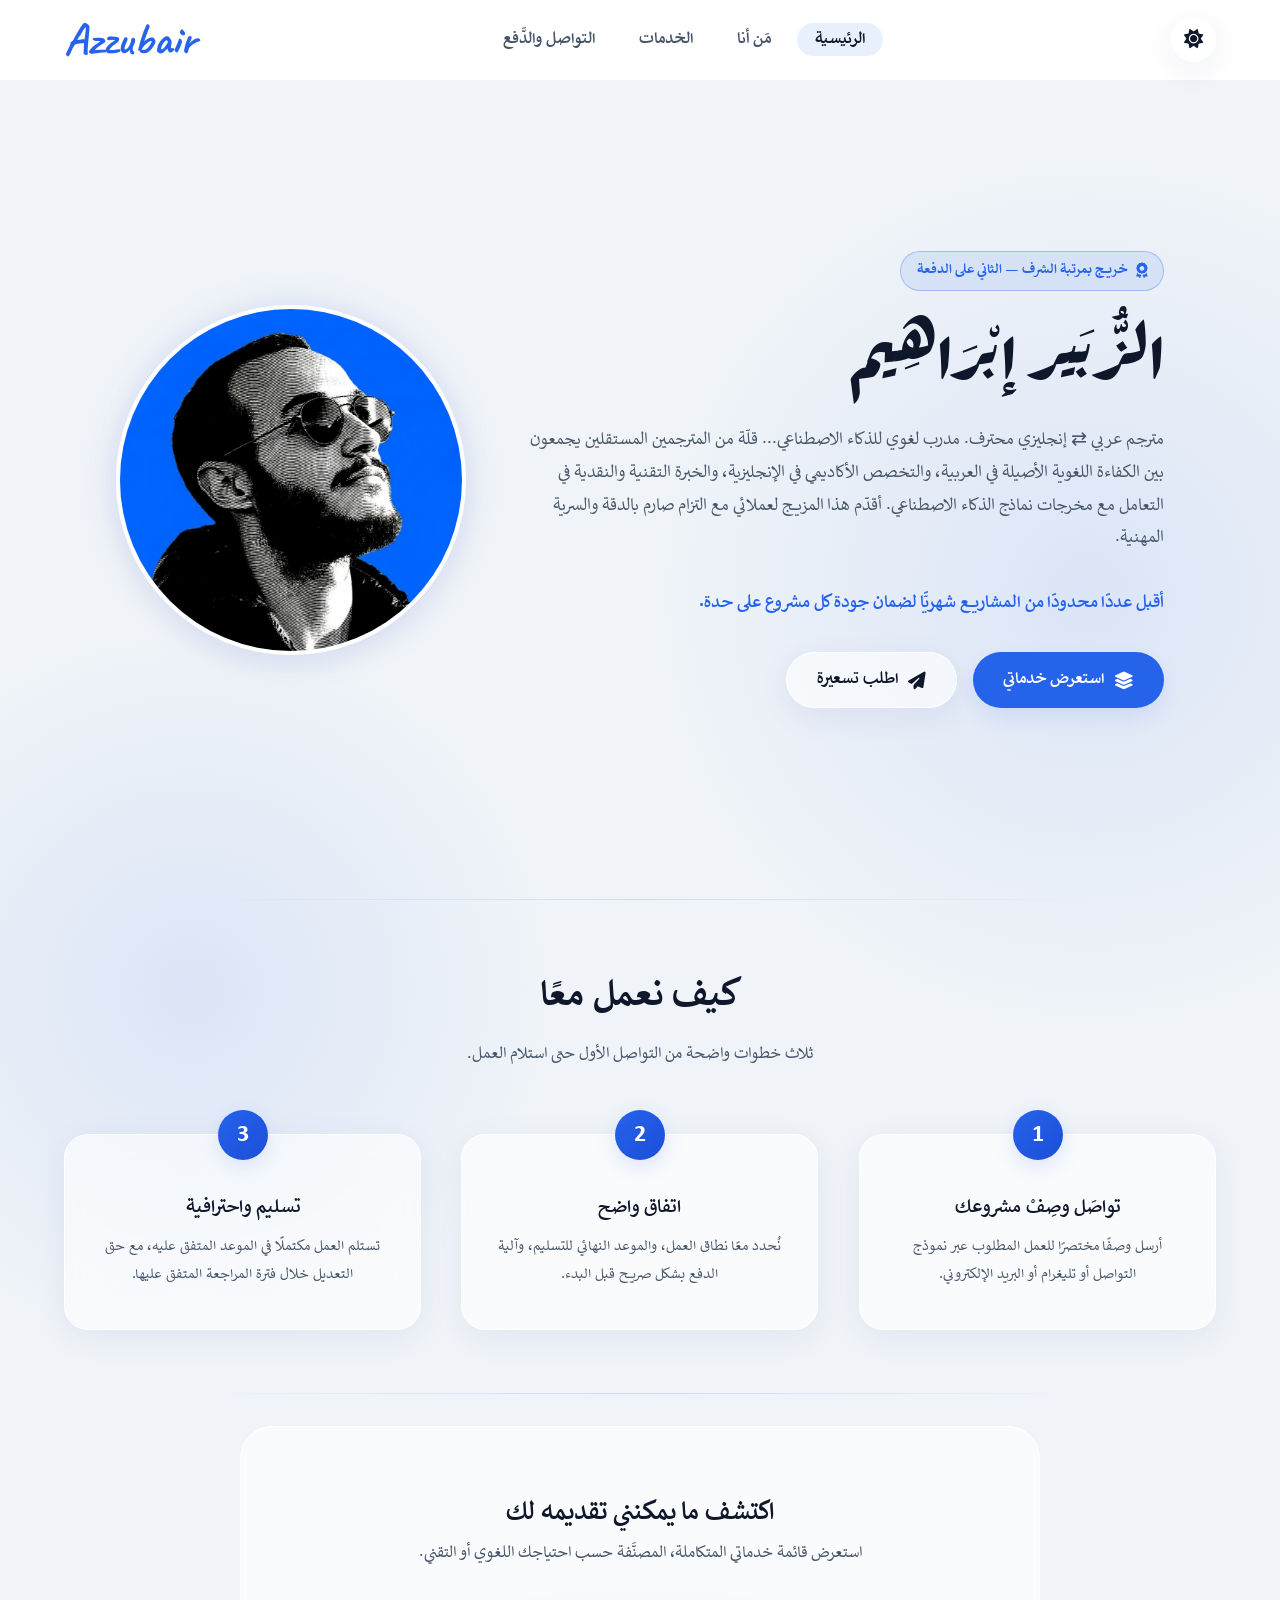
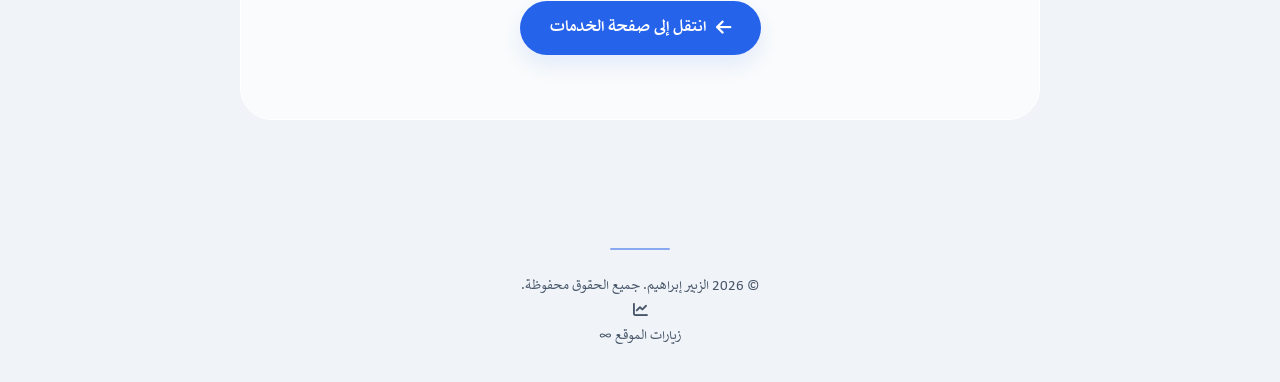
==== commit b03e781a: "Update index.html" ====
--- a/index.html
+++ b/index.html
@@ -122,16 +122,16 @@
       
       <!-- عداد الزيارات الخاص بـ GoatCounter -->
       <div class="glass-counter-wrapper reveal">
-        <!-- قمت بجعله قابلاً للنقر ليأخذك مباشرة إلى الإحصائيات -->
-        <a href="https://azzubairx.goatcounter.com" target="_blank" class="glass-counter" title="إجمالي الزيارات">
+        <!-- تم تغييره من a إلى div لجعله غير قابل للنقر -->
+        <div class="glass-counter" title="إجمالي الزيارات">
           <div class="counter-icon">
             <i class="fas fa-chart-line"></i>
           </div>
           <div class="counter-data">
             <span class="counter-label">زيارات الموقع</span>
-            <span class="counter-number" id="visit-count"><i class="fas fa-spinner fa-spin" style="font-size: 1rem;"></i></span>
+            <span class="counter-number" id="visit-count"><i class="fas fa-spinner fa-spin" style="font-size: 0.9rem;"></i></span>
           </div>
-        </a>
+        </div>
       </div>
 
     </div>
@@ -190,16 +190,12 @@
       if (!counterEl) return;
       
       try {
-        // جلب إجمالي الزيارات من حسابك عبر مسار TOTAL الذي يوفره GoatCounter
         const response = await fetch('https://azzubairx.goatcounter.com/counter/TOTAL.json');
         if (!response.ok) throw new Error('لا يمكن الوصول للعداد');
         
         const data = await response.json();
-        
-        // الأداة ترجع الرقم مع فواصل (مثال: "1,234")، لذا نُزيل الفواصل لنتمكن من تحريك الرقم برمجياً
         const endCount = parseInt(data.count.replace(/,/g, ''), 10);
         
-        // تأثير حركي لتصاعد الرقم بنعومة
         let start = Math.max(0, endCount - 40);
         const duration = 1000; 
         const stepTime = Math.abs(Math.floor(duration / 40));
@@ -208,18 +204,19 @@
           start += 1;
           counterEl.innerText = start.toLocaleString('en-US');
           if (start >= endCount) {
-            counterEl.innerText = data.count; // وضع الرقم النهائي الصحيح والمنسق
+            counterEl.innerText = data.count; 
             clearInterval(timer);
           }
         }, stepTime);
         
       } catch (err) {
         console.error("تعذر جلب عداد GoatCounter:", err);
-        counterEl.innerHTML = '<span style="font-size:1rem;">نشِط</span>';
+        // عرض الرقم صفر فقط إذا حدث أي خطأ
+        counterEl.innerText = '∞';
       }
     }
     
-    // تشغيل العداد فور تحميل الصفحة
+    // تشغيل العداد
     initGoatCounter();
   </script>
 </body>
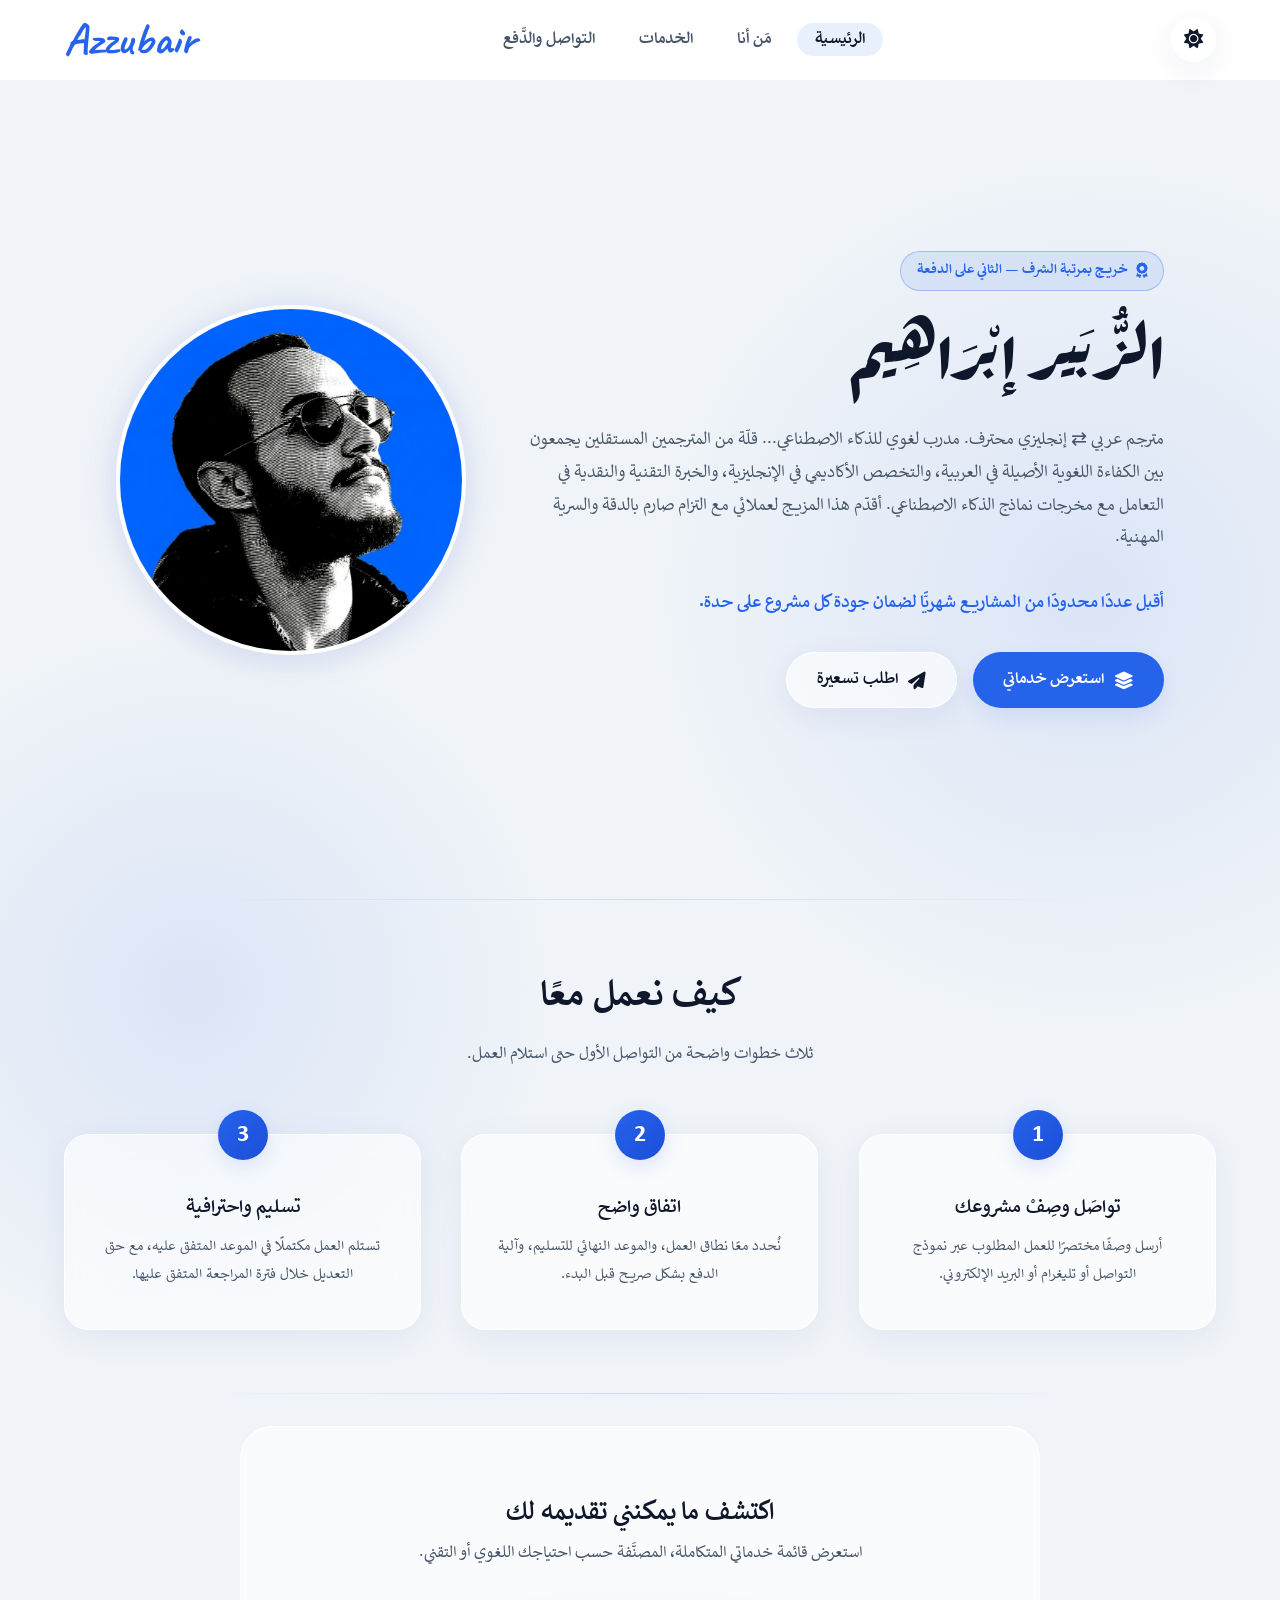
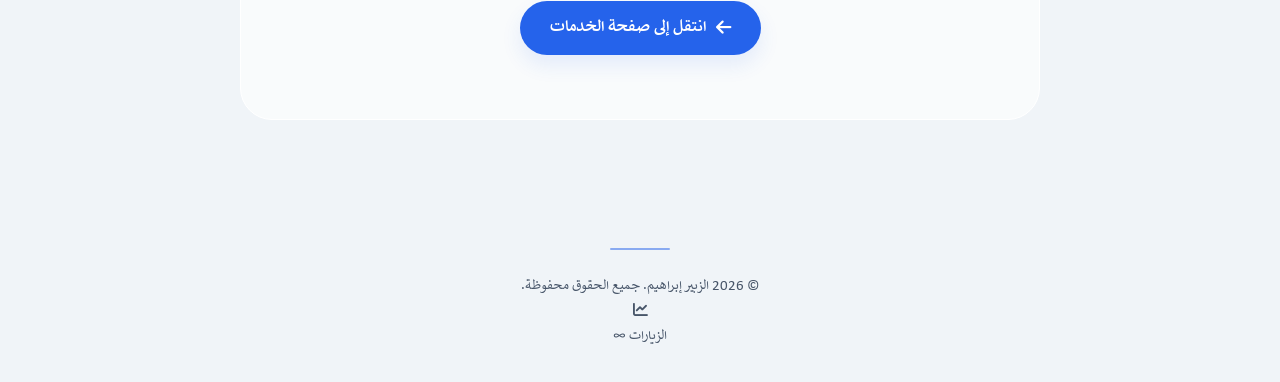
==== commit cf904c26: "Update index.html" ====
--- a/index.html
+++ b/index.html
@@ -123,12 +123,12 @@
       <!-- عداد الزيارات الخاص بـ GoatCounter -->
       <div class="glass-counter-wrapper reveal">
         <!-- تم تغييره من a إلى div لجعله غير قابل للنقر -->
-        <div class="glass-counter" title="إجمالي الزيارات">
+        <div class="glass-counter" title="الزيارات">
           <div class="counter-icon">
             <i class="fas fa-chart-line"></i>
           </div>
           <div class="counter-data">
-            <span class="counter-label">زيارات الموقع</span>
+            <span class="counter-label">الزيارات</span>
             <span class="counter-number" id="visit-count"><i class="fas fa-spinner fa-spin" style="font-size: 0.9rem;"></i></span>
           </div>
         </div>
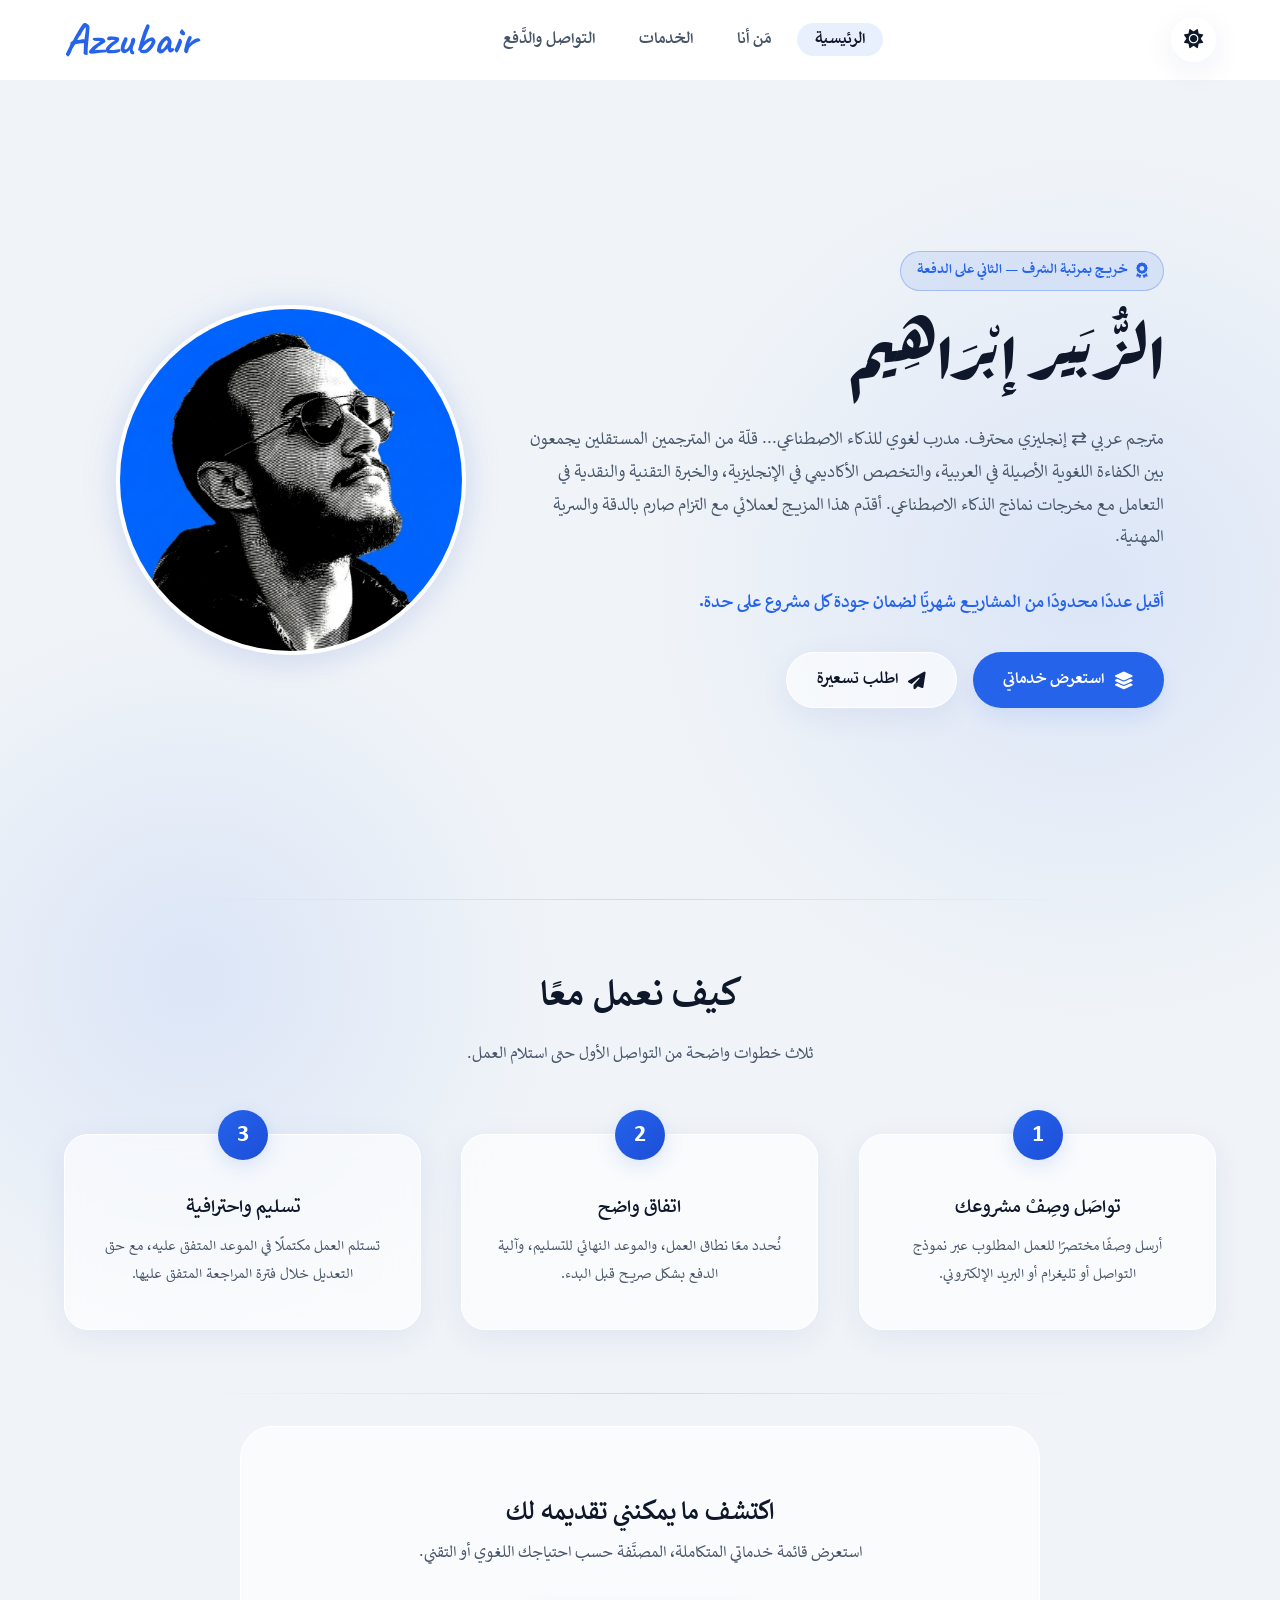
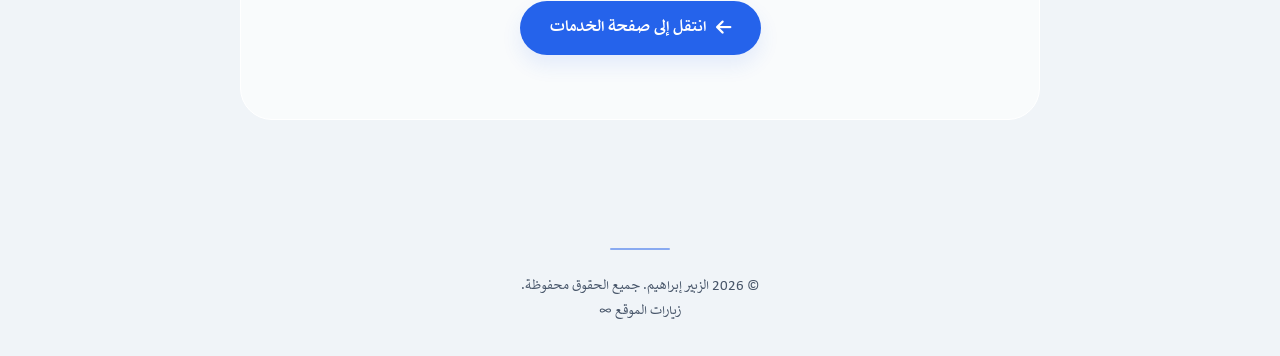
==== commit 21e82e8b: "Update index.html" ====
--- a/index.html
+++ b/index.html
@@ -120,20 +120,19 @@
     <div class="container">
       <p>© 2026 الزبير إبراهيم. جميع الحقوق محفوظة.</p>
       
-      <!-- عداد الزيارات الخاص بـ GoatCounter -->
+      <!-- عداد الزيارات المصغّر (فوق الخط) -->
       <div class="glass-counter-wrapper reveal">
-        <!-- تم تغييره من a إلى div لجعله غير قابل للنقر -->
-        <div class="glass-counter" title="الزيارات">
-          <div class="counter-icon">
-            <i class="fas fa-chart-line"></i>
+        <div class="glass-counter" title="إجمالي الزيارات">
+          <!-- تم حذف الأيقونة -->
+          <div class="counter-data">
+            <span class="counter-label">زيارات الموقع</span>
+            <span class="counter-number" id="visit-count"><i class="fas fa-spinner fa-spin" style="font-size: 0.8rem;"></i></span>
           </div>
-          <div class="counter-data">
-            <span class="counter-label">الزيارات</span>
-            <span class="counter-number" id="visit-count"><i class="fas fa-spinner fa-spin" style="font-size: 0.9rem;"></i></span>
-          </div>
-        </div>
-      </div>
-
+        </div>
+      </div>
+
+      <!-- الخط الفاصل الجديد -->
+      <div class="footer-divider"></div>
     </div>
   </footer>
 
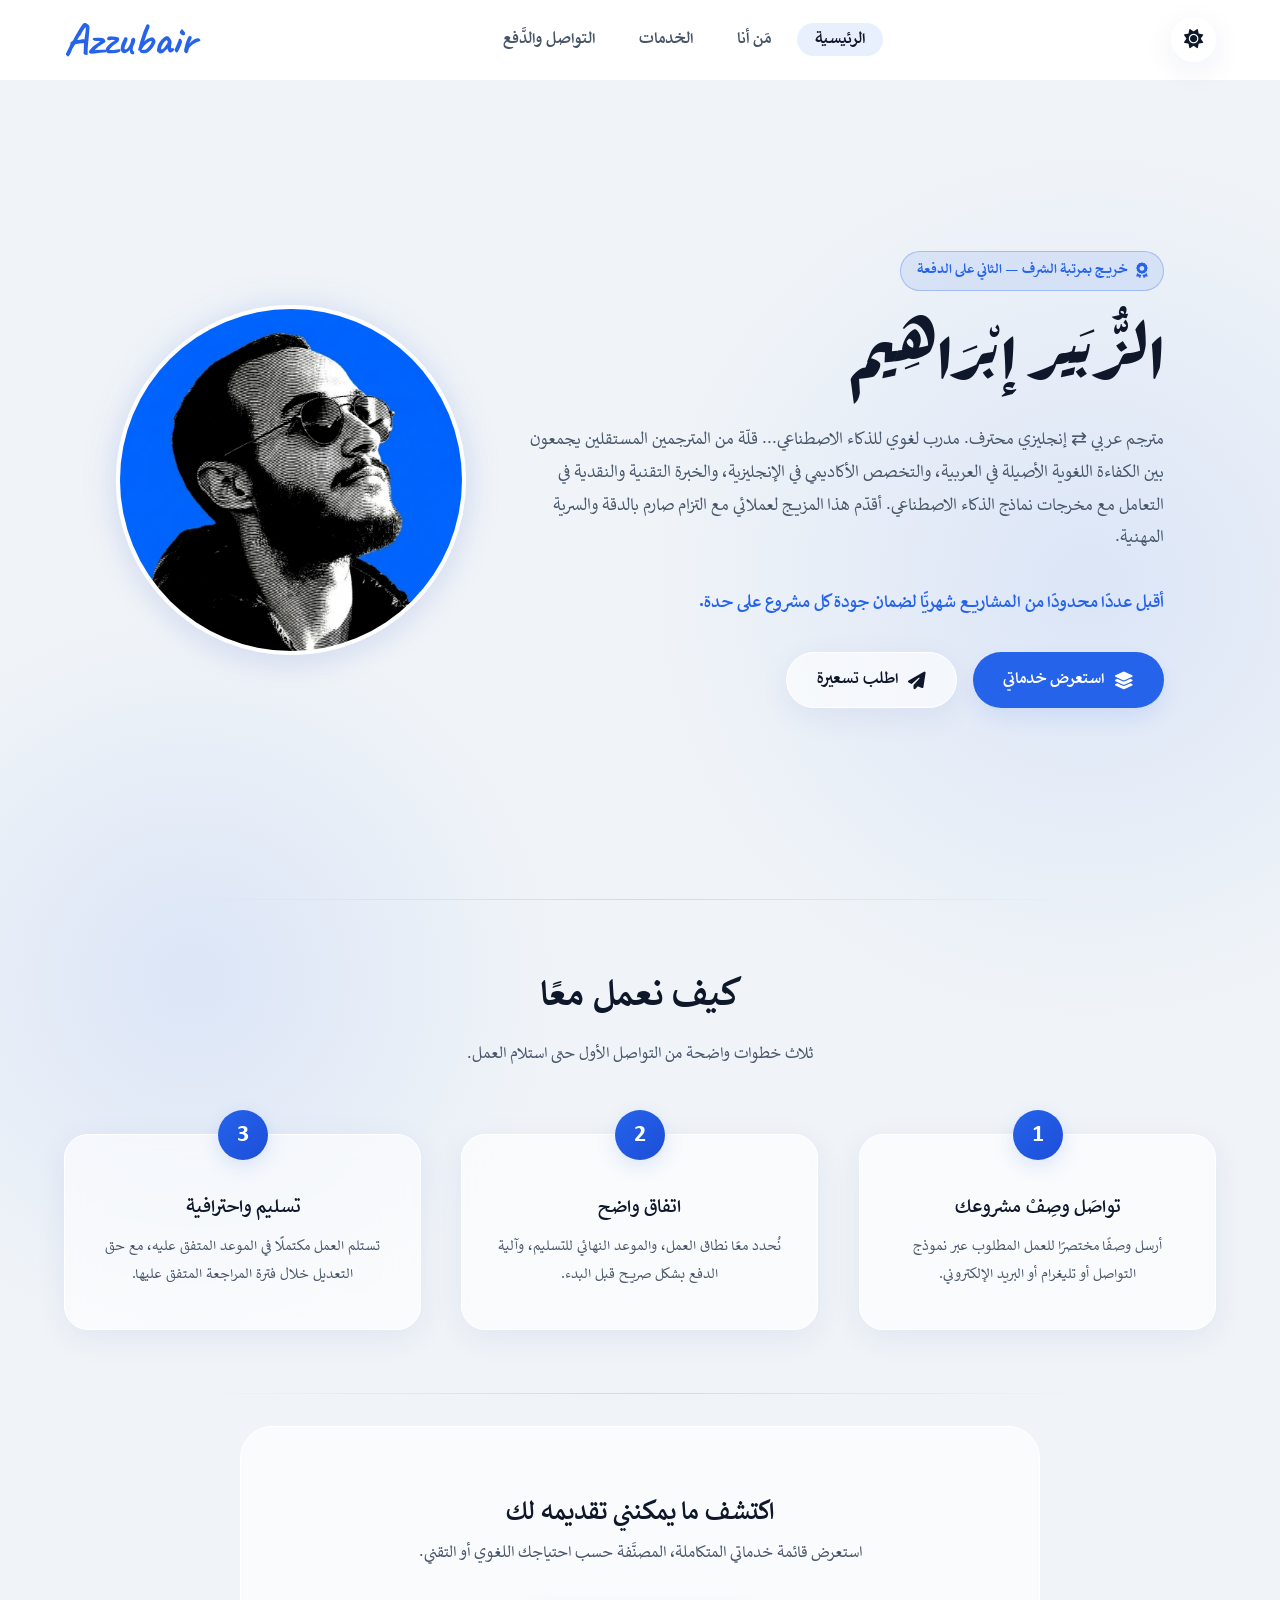
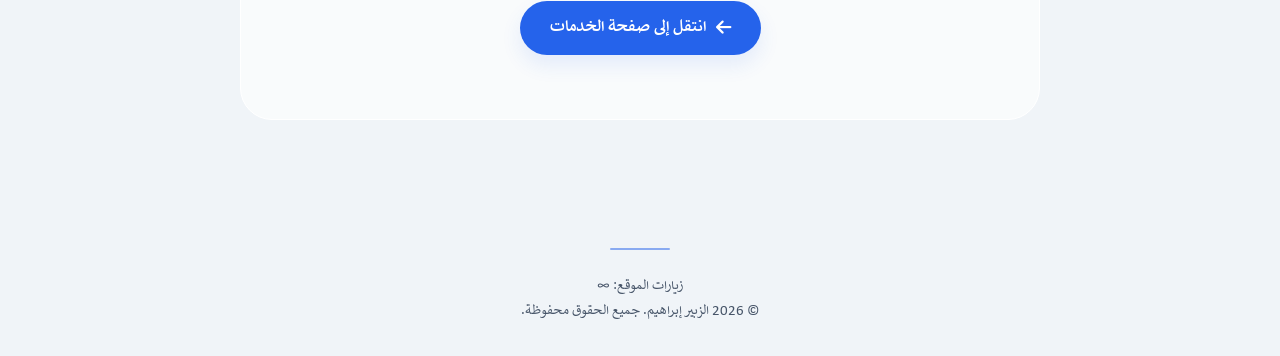
==== commit a2ca0172: "Update index.html" ====
--- a/index.html
+++ b/index.html
@@ -118,21 +118,23 @@
 
   <footer>
     <div class="container">
-      <p>© 2026 الزبير إبراهيم. جميع الحقوق محفوظة.</p>
       
-      <!-- عداد الزيارات المصغّر (فوق الخط) -->
+      <!-- 1. عداد الزيارات المصغّر -->
       <div class="glass-counter-wrapper reveal">
         <div class="glass-counter" title="إجمالي الزيارات">
-          <!-- تم حذف الأيقونة -->
           <div class="counter-data">
-            <span class="counter-label">زيارات الموقع</span>
-            <span class="counter-number" id="visit-count"><i class="fas fa-spinner fa-spin" style="font-size: 0.8rem;"></i></span>
+            <span class="counter-label">زيارات الموقع:</span>
+            <span class="counter-number" id="visit-count"><i class="fas fa-spinner fa-spin" style="font-size: 0.85rem;"></i></span>
           </div>
         </div>
       </div>
 
-      <!-- الخط الفاصل الجديد -->
+      <!-- 2. الخط الفاصل -->
       <div class="footer-divider"></div>
+
+      <!-- 3. نص الحقوق -->
+      <p class="copyright-text">© 2026 الزبير إبراهيم. جميع الحقوق محفوظة.</p>
+      
     </div>
   </footer>
 
